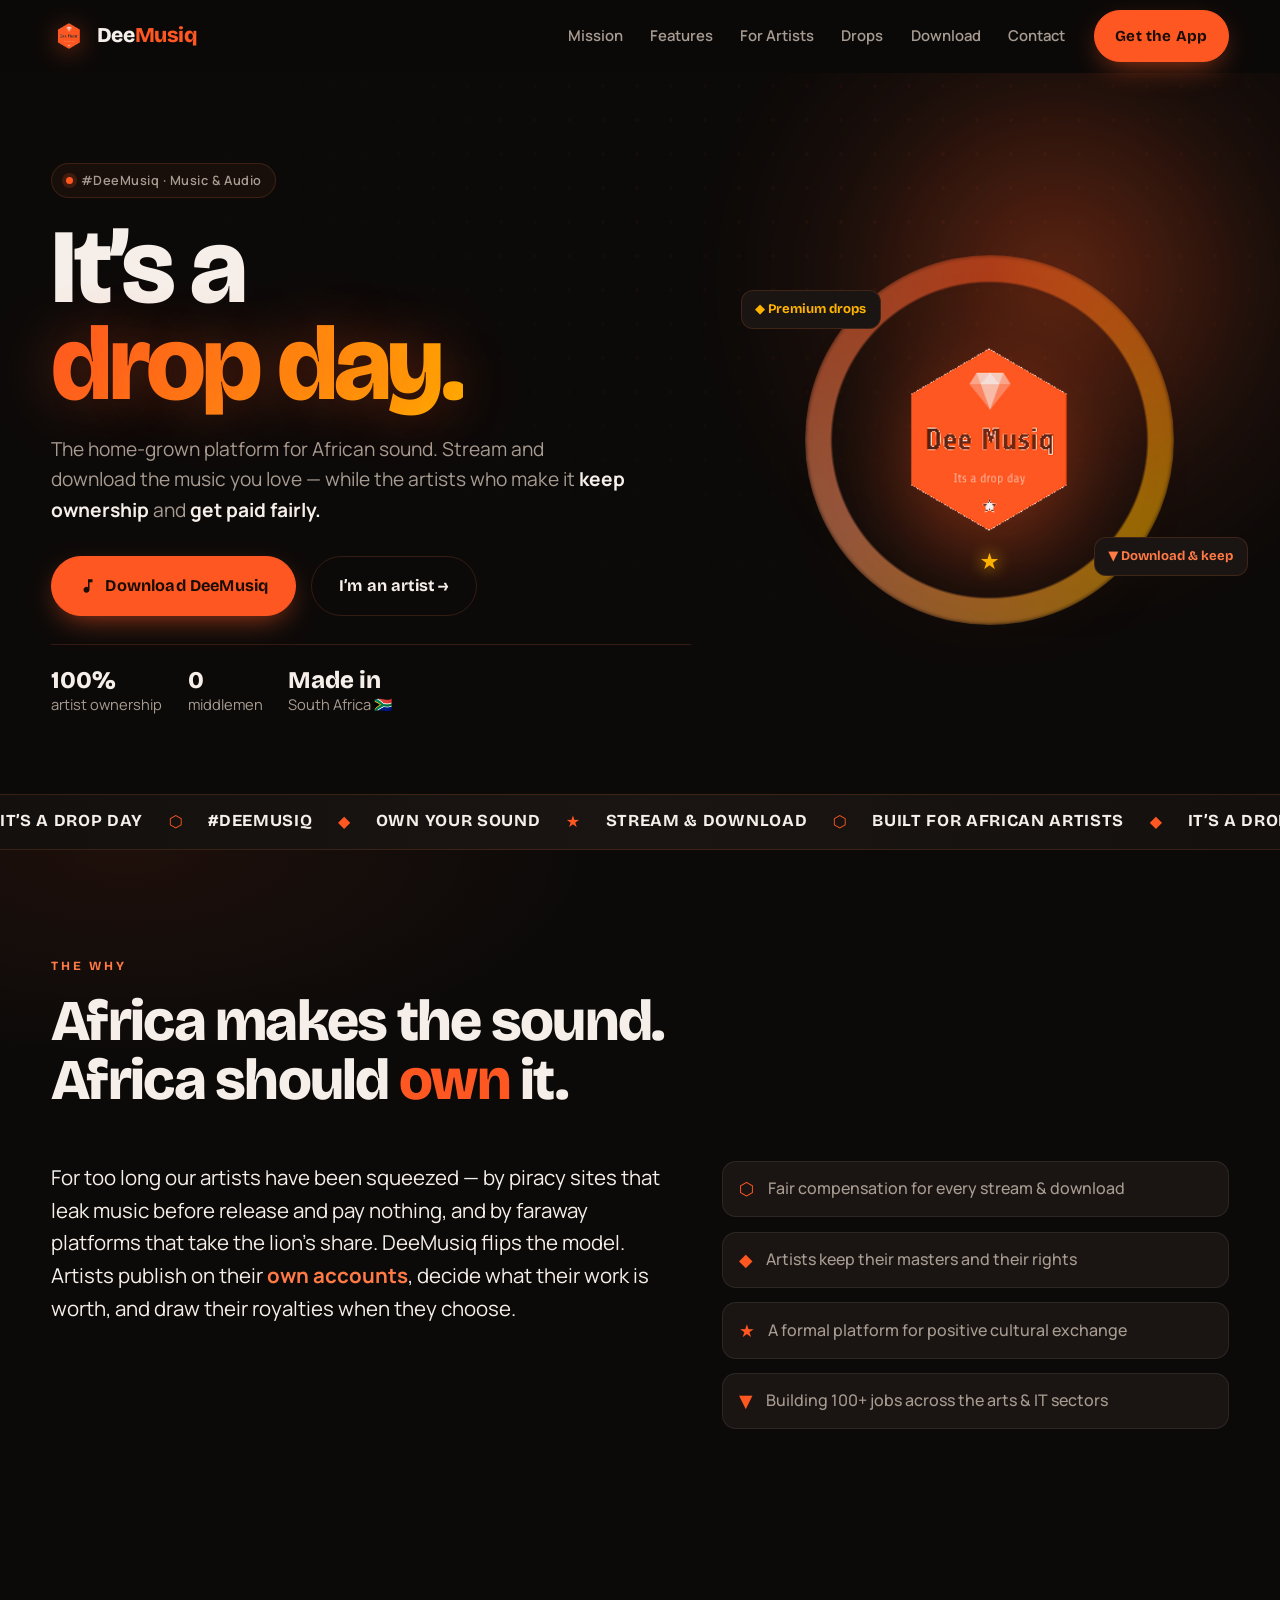
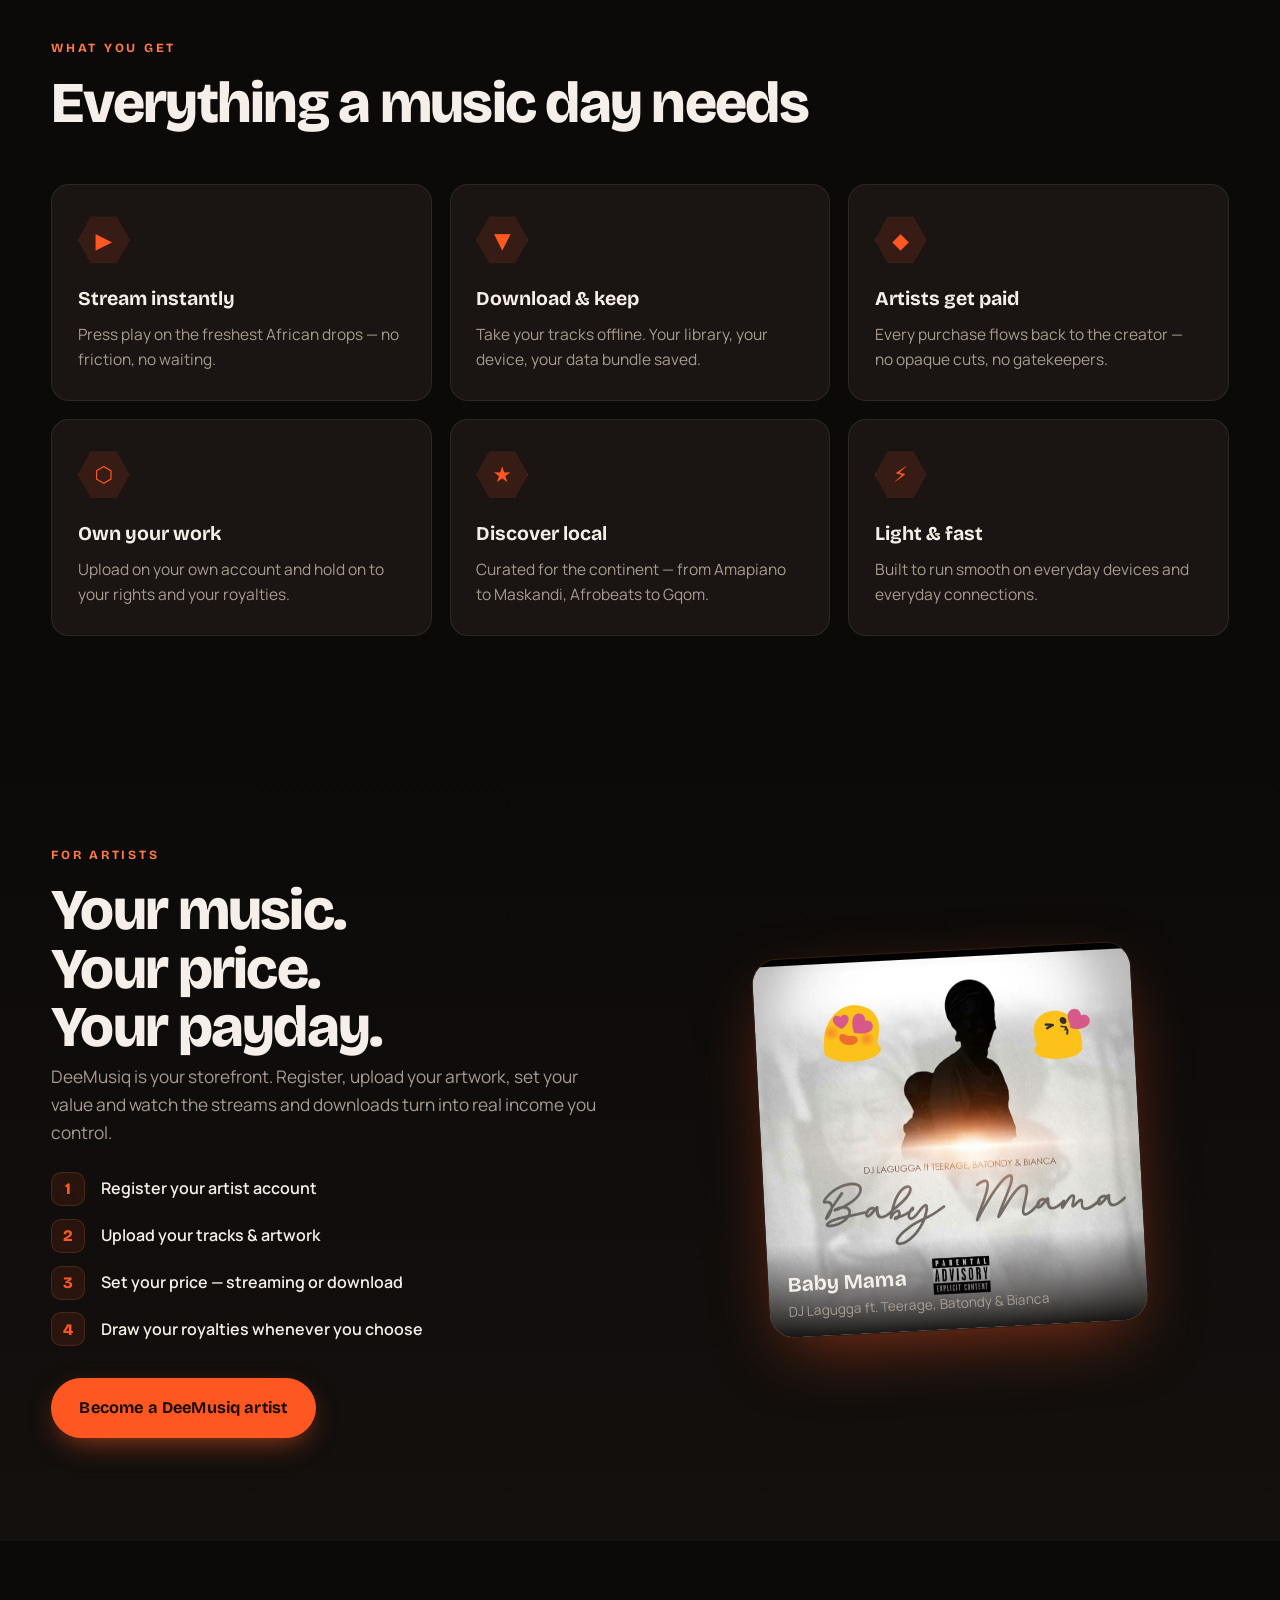
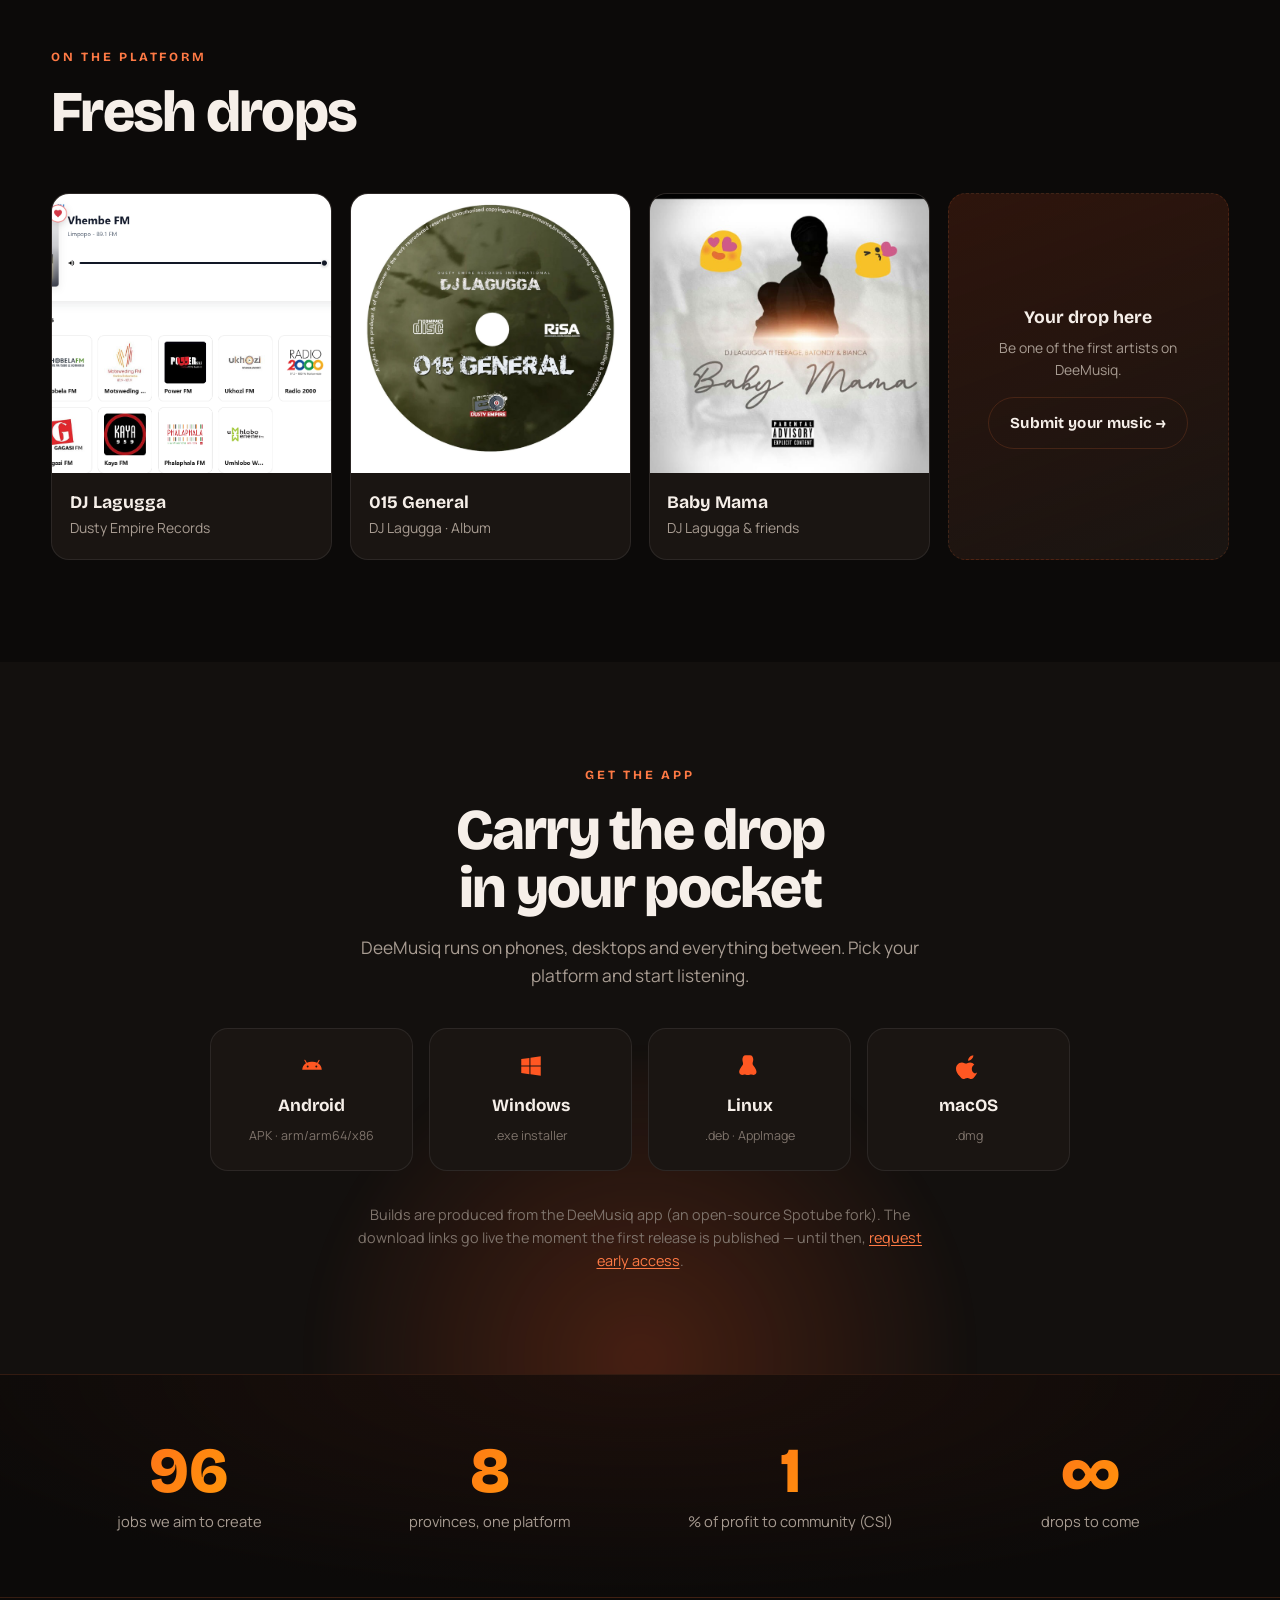
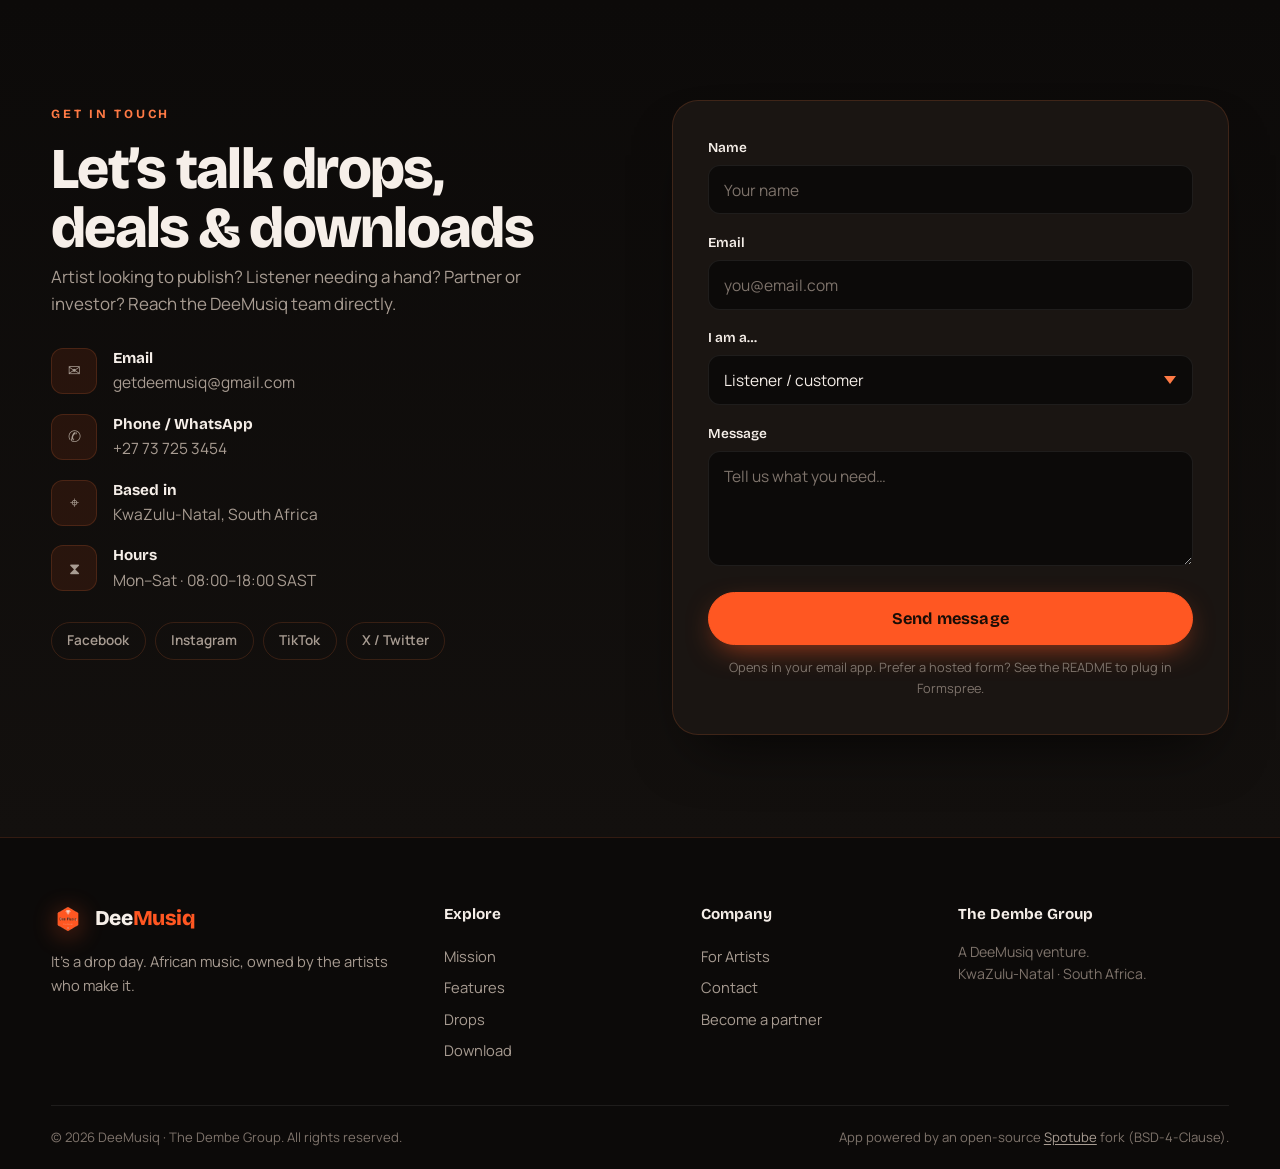
==== deemusiq-site/index.html @ bb5514e6 "DeeMusiq: website (GitHub Pages) + rebranded Spotube app - deemusiq-site/: static marketing/contact " ====
<!DOCTYPE html>
<html lang="en">
<head>
<meta charset="UTF-8" />
<meta name="viewport" content="width=device-width, initial-scale=1.0" />
<title>DeeMusiq — It's a drop day | African music, owned by artists</title>
<meta name="description" content="DeeMusiq is Africa's home-grown music platform. Stream and download the sound of the continent while artists keep ownership and get paid fairly. It's a drop day." />
<meta name="theme-color" content="#FF5722" />

<!-- Open Graph -->
<meta property="og:title" content="DeeMusiq — It's a drop day" />
<meta property="og:description" content="Stream & download African music. Artists own their work and get paid fairly. Built in South Africa." />
<meta property="og:type" content="website" />
<meta property="og:image" content="assets/img/apple-touch-icon.png" />

<link rel="icon" href="assets/img/favicon.ico" sizes="any" />
<link rel="icon" type="image/png" href="assets/img/favicon-32.png" />
<link rel="apple-touch-icon" href="assets/img/apple-touch-icon.png" />

<!-- Fonts: distinctive display + clean body -->
<link rel="preconnect" href="https://fonts.googleapis.com" />
<link rel="preconnect" href="https://fonts.gstatic.com" crossorigin />
<link href="https://fonts.googleapis.com/css2?family=Bricolage+Grotesque:opsz,wght@12..96,600;12..96,700;12..96,800&family=Manrope:wght@400;500;600;700&display=swap" rel="stylesheet" />

<link rel="stylesheet" href="css/styles.css" />
</head>
<body>
<a class="skip-link" href="#main">Skip to content</a>

<!-- ============ NAV ============ -->
<header class="nav" id="top">
  <div class="nav__inner">
    <a class="brand" href="#top" aria-label="DeeMusiq home">
      <img class="brand__mark" src="assets/img/logo.png" alt="" width="36" height="36" />
      <span class="brand__name">Dee<span>Musiq</span></span>
    </a>
    <nav class="nav__links" aria-label="Primary">
      <a href="#mission">Mission</a>
      <a href="#features">Features</a>
      <a href="#artists">For Artists</a>
      <a href="#drops">Drops</a>
      <a href="#download">Download</a>
      <a href="#contact">Contact</a>
    </nav>
    <a class="btn btn--solid nav__cta" href="#download">Get the App</a>
    <button class="nav__burger" aria-label="Open menu" aria-expanded="false" aria-controls="mobileMenu">
      <span></span><span></span><span></span>
    </button>
  </div>
  <nav class="nav__mobile" id="mobileMenu" aria-label="Mobile" hidden>
    <a href="#mission">Mission</a>
    <a href="#features">Features</a>
    <a href="#artists">For Artists</a>
    <a href="#drops">Drops</a>
    <a href="#download">Download</a>
    <a href="#contact">Contact</a>
    <a class="btn btn--solid" href="#download">Get the App</a>
  </nav>
</header>

<main id="main">

  <!-- ============ HERO ============ -->
  <section class="hero" id="hero">
    <div class="hero__honey" aria-hidden="true"></div>
    <div class="hero__glow" aria-hidden="true"></div>

    <div class="hero__inner">
      <div class="hero__copy">
        <span class="eyebrow reveal"><span class="dot"></span> #DeeMusiq · Music &amp; Audio</span>
        <h1 class="hero__title reveal">
          It&rsquo;s a<br><span class="hl">drop&nbsp;day.</span>
        </h1>
        <p class="hero__lead reveal">
          The home-grown platform for African sound. Stream and download the music you love —
          while the artists who make it <strong>keep ownership</strong> and <strong>get paid fairly.</strong>
        </p>
        <div class="hero__cta reveal">
          <a class="btn btn--solid btn--lg" href="#download">
            <svg viewBox="0 0 24 24" width="18" height="18" aria-hidden="true"><path fill="currentColor" d="M12 3v10.55A4 4 0 1 0 14 17V7h4V3z"/></svg>
            Download DeeMusiq
          </a>
          <a class="btn btn--ghost btn--lg" href="#artists">I&rsquo;m an artist →</a>
        </div>
        <ul class="hero__meta reveal">
          <li><strong>100%</strong> artist ownership</li>
          <li><strong>0</strong> middlemen</li>
          <li><strong>Made in</strong> South Africa 🇿🇦</li>
        </ul>
      </div>

      <div class="hero__art reveal" aria-hidden="true">
        <div class="hexcard">
          <div class="hexcard__ring"></div>
          <img src="assets/img/logo.png" alt="" class="hexcard__logo" />
          <span class="hexcard__star">★</span>
        </div>
        <div class="floatchip floatchip--1">◆ Premium drops</div>
        <div class="floatchip floatchip--2">▼ Download &amp; keep</div>
      </div>
    </div>
  </section>

  <!-- ============ TICKER ============ -->
  <div class="ticker" aria-hidden="true">
    <div class="ticker__track">
      <span>It&rsquo;s a drop day</span><i>⬡</i><span>#DeeMusiq</span><i>◆</i><span>Own your sound</span><i>★</i>
      <span>Stream &amp; download</span><i>⬡</i><span>Built for African artists</span><i>◆</i><span>It&rsquo;s a drop day</span><i>★</i>
      <span>#DeeMusiq</span><i>⬡</i><span>Own your sound</span><i>◆</i><span>Stream &amp; download</span><i>★</i>
      <span>Built for African artists</span><i>⬡</i>
    </div>
  </div>

  <!-- ============ MISSION ============ -->
  <section class="section mission" id="mission">
    <div class="wrap">
      <div class="section__head">
        <span class="kicker">The why</span>
        <h2 class="section__title">Africa makes the sound.<br>Africa should <em>own</em> it.</h2>
      </div>
      <div class="mission__grid">
        <p class="mission__lead">
          For too long our artists have been squeezed — by piracy sites that leak music before
          release and pay nothing, and by faraway platforms that take the lion&rsquo;s share.
          DeeMusiq flips the model. Artists publish on their <strong>own accounts</strong>,
          decide what their work is worth, and draw their royalties when they choose.
        </p>
        <ul class="mission__points">
          <li><span>⬡</span> Fair compensation for every stream &amp; download</li>
          <li><span>◆</span> Artists keep their masters and their rights</li>
          <li><span>★</span> A formal platform for positive cultural exchange</li>
          <li><span>▼</span> Building 100+ jobs across the arts &amp; IT sectors</li>
        </ul>
      </div>
    </div>
  </section>

  <!-- ============ FEATURES ============ -->
  <section class="section features" id="features">
    <div class="wrap">
      <div class="section__head">
        <span class="kicker">What you get</span>
        <h2 class="section__title">Everything a music day needs</h2>
      </div>
      <div class="feat__grid">
        <article class="feat">
          <div class="feat__ic">▶</div>
          <h3>Stream instantly</h3>
          <p>Press play on the freshest African drops — no friction, no waiting.</p>
        </article>
        <article class="feat">
          <div class="feat__ic">▼</div>
          <h3>Download &amp; keep</h3>
          <p>Take your tracks offline. Your library, your device, your data bundle saved.</p>
        </article>
        <article class="feat">
          <div class="feat__ic">◆</div>
          <h3>Artists get paid</h3>
          <p>Every purchase flows back to the creator — no opaque cuts, no gatekeepers.</p>
        </article>
        <article class="feat">
          <div class="feat__ic">⬡</div>
          <h3>Own your work</h3>
          <p>Upload on your own account and hold on to your rights and your royalties.</p>
        </article>
        <article class="feat">
          <div class="feat__ic">★</div>
          <h3>Discover local</h3>
          <p>Curated for the continent — from Amapiano to Maskandi, Afrobeats to Gqom.</p>
        </article>
        <article class="feat">
          <div class="feat__ic">⚡</div>
          <h3>Light &amp; fast</h3>
          <p>Built to run smooth on everyday devices and everyday connections.</p>
        </article>
      </div>
    </div>
  </section>

  <!-- ============ FOR ARTISTS ============ -->
  <section class="section artists" id="artists">
    <div class="wrap artists__wrap">
      <div class="artists__copy">
        <span class="kicker">For artists</span>
        <h2 class="section__title">Your music.<br>Your price.<br>Your payday.</h2>
        <p>DeeMusiq is your storefront. Register, upload your artwork, set your value and
          watch the streams and downloads turn into real income you control.</p>
        <ol class="steps">
          <li><span>1</span> Register your artist account</li>
          <li><span>2</span> Upload your tracks &amp; artwork</li>
          <li><span>3</span> Set your price — streaming or download</li>
          <li><span>4</span> Draw your royalties whenever you choose</li>
        </ol>
        <a class="btn btn--solid btn--lg" href="#contact">Become a DeeMusiq artist</a>
      </div>
      <div class="artists__visual" aria-hidden="true">
        <figure class="drop">
          <img src="assets/img/cover-babymama.jpg" alt="" />
          <figcaption><strong>Baby Mama</strong><span>DJ Lagugga ft. Teerage, Batondy &amp; Bianca</span></figcaption>
        </figure>
      </div>
    </div>
  </section>

  <!-- ============ DROPS / FEATURED ============ -->
  <section class="section drops" id="drops">
    <div class="wrap">
      <div class="section__head">
        <span class="kicker">On the platform</span>
        <h2 class="section__title">Fresh drops</h2>
      </div>
      <div class="drops__grid">
        <article class="card">
          <div class="card__art"><img src="assets/img/artist-lagugga.png" alt="DJ Lagugga" /><span class="card__play">▶</span></div>
          <div class="card__body"><h3>DJ Lagugga</h3><p>Dusty Empire Records</p></div>
        </article>
        <article class="card">
          <div class="card__art"><img src="assets/img/cd-015general.jpg" alt="015 General" /><span class="card__play">▶</span></div>
          <div class="card__body"><h3>015 General</h3><p>DJ Lagugga · Album</p></div>
        </article>
        <article class="card">
          <div class="card__art"><img src="assets/img/cover-babymama.jpg" alt="Baby Mama" /><span class="card__play">▶</span></div>
          <div class="card__body"><h3>Baby Mama</h3><p>DJ Lagugga &amp; friends</p></div>
        </article>
        <article class="card card--cta">
          <div class="card__body card__body--cta">
            <h3>Your drop here</h3>
            <p>Be one of the first artists on DeeMusiq.</p>
            <a class="btn btn--ghost" href="#contact">Submit your music →</a>
          </div>
        </article>
      </div>
    </div>
  </section>

  <!-- ============ DOWNLOAD ============ -->
  <section class="section download" id="download">
    <div class="download__glow" aria-hidden="true"></div>
    <div class="wrap download__wrap">
      <span class="kicker">Get the app</span>
      <h2 class="section__title">Carry the drop<br>in your pocket</h2>
      <p class="download__lead">DeeMusiq runs on phones, desktops and everything between.
        Pick your platform and start listening.</p>

      <div class="dl__grid">
        <a class="dl" data-platform="android" href="#contact">
          <svg viewBox="0 0 24 24" width="26" height="26" aria-hidden="true"><path fill="currentColor" d="M17.6 9.5 19 7a.5.5 0 0 0-.86-.5l-1.43 2.48A8.9 8.9 0 0 0 12 8a8.9 8.9 0 0 0-4.7 1L5.86 6.5A.5.5 0 1 0 5 7l1.4 2.5A7.6 7.6 0 0 0 3 15.5h18a7.6 7.6 0 0 0-3.4-6ZM8 13.4a.9.9 0 1 1 .9-.9.9.9 0 0 1-.9.9Zm8 0a.9.9 0 1 1 .9-.9.9.9 0 0 1-.9.9Z"/></svg>
          <span class="dl__k">Android</span><span class="dl__s">APK · arm/arm64/x86</span>
        </a>
        <a class="dl" data-platform="windows" href="#contact">
          <svg viewBox="0 0 24 24" width="26" height="26" aria-hidden="true"><path fill="currentColor" d="M3 5.5 10.5 4.5v7H3zM10.5 12.5v7L3 18.5v-6zM11.5 4.3 21 3v8.5h-9.5zM21 12.5V21l-9.5-1.3v-7.2z"/></svg>
          <span class="dl__k">Windows</span><span class="dl__s">.exe installer</span>
        </a>
        <a class="dl" data-platform="linux" href="#contact">
          <svg viewBox="0 0 24 24" width="26" height="26" aria-hidden="true"><path fill="currentColor" d="M12 2c2 0 3 1.8 3 4 0 1.7-.6 2.6-.6 3.9 0 1 .8 1.6 1.7 3 1 1.6 1.9 3.1 1.9 4.6 0 2-1.7 2.7-3 2.7-1 0-1.3-.4-2-.4s-1.6.6-3 .6-2.3-.6-3-.6-1 .4-2 .4c-1.3 0-3-.7-3-2.7 0-1.5.9-3 1.9-4.6.9-1.4 1.7-2 1.7-3 0-1.3-.6-2.2-.6-3.9 0-2.2 1-4 3-4Z"/></svg>
          <span class="dl__k">Linux</span><span class="dl__s">.deb · AppImage</span>
        </a>
        <a class="dl" data-platform="macos" href="#contact">
          <svg viewBox="0 0 24 24" width="26" height="26" aria-hidden="true"><path fill="currentColor" d="M16 2c0 1.5-.6 2.7-1.5 3.6-1 1-2.2 1.7-3.3 1.6-.2-1.4.6-2.8 1.4-3.6C13.5 2.7 15 2.1 16 2Zm3.5 16c-.5 1.2-1.1 2.3-2 3.4-1 1.3-1.9 2.6-3.4 2.6s-2-1-3.6-1-2.5 1-3.7 1-2.3-1.2-3.3-2.5C-.2 18-1 13.5 1.3 10.8c1-1.3 2.6-2.1 4.2-2.1 1.5 0 2.5 1 3.7 1s2-1 3.8-1c1.4 0 2.9.8 3.9 2.1-3.4 1.9-2.9 6.8.6 8.2Z"/></svg>
          <span class="dl__k">macOS</span><span class="dl__s">.dmg</span>
        </a>
      </div>
      <p class="download__note" id="dlNote">
        Builds are produced from the DeeMusiq app (an open-source Spotube fork).
        The download links go live the moment the first release is published — until then,
        <a href="#contact">request early access</a>.
      </p>
    </div>
  </section>

  <!-- ============ STATS ============ -->
  <section class="stats" aria-label="By the numbers">
    <div class="wrap stats__grid">
      <div class="stat"><b data-count="100">100</b><span>jobs we aim to create</span></div>
      <div class="stat"><b data-count="9">9</b><span>provinces, one platform</span></div>
      <div class="stat"><b data-count="2">2</b><span>% of profit to community (CSI)</span></div>
      <div class="stat"><b>∞</b><span>drops to come</span></div>
    </div>
  </section>

  <!-- ============ CONTACT ============ -->
  <section class="section contact" id="contact">
    <div class="wrap contact__wrap">
      <div class="contact__copy">
        <span class="kicker">Get in touch</span>
        <h2 class="section__title">Let&rsquo;s talk drops,<br>deals &amp; downloads</h2>
        <p>Artist looking to publish? Listener needing a hand? Partner or investor?
          Reach the DeeMusiq team directly.</p>

        <ul class="contact__list">
          <li>
            <span class="contact__ic">✉</span>
            <div><b>Email</b><a href="mailto:getdeemusiq@gmail.com">getdeemusiq@gmail.com</a></div>
          </li>
          <li>
            <span class="contact__ic">✆</span>
            <div><b>Phone / WhatsApp</b><a href="tel:+27737253454">+27 73 725 3454</a></div>
          </li>
          <li>
            <span class="contact__ic">⌖</span>
            <div><b>Based in</b><span>KwaZulu-Natal, South Africa</span></div>
          </li>
          <li>
            <span class="contact__ic">⧗</span>
            <div><b>Hours</b><span>Mon–Sat · 08:00–18:00 SAST</span></div>
          </li>
        </ul>

        <div class="contact__socials">
          <a href="#" aria-label="Facebook">Facebook</a>
          <a href="#" aria-label="Instagram">Instagram</a>
          <a href="#" aria-label="TikTok">TikTok</a>
          <a href="#" aria-label="X">X / Twitter</a>
        </div>
      </div>

      <form class="contact__form" id="contactForm" novalidate>
        <div class="field">
          <label for="cf-name">Name</label>
          <input id="cf-name" name="name" type="text" autocomplete="name" required placeholder="Your name" />
        </div>
        <div class="field">
          <label for="cf-email">Email</label>
          <input id="cf-email" name="email" type="email" autocomplete="email" required placeholder="you@email.com" />
        </div>
        <div class="field">
          <label for="cf-topic">I am a…</label>
          <select id="cf-topic" name="topic">
            <option>Listener / customer</option>
            <option>Artist wanting to publish</option>
            <option>Partner / investor</option>
            <option>Press / other</option>
          </select>
        </div>
        <div class="field">
          <label for="cf-msg">Message</label>
          <textarea id="cf-msg" name="message" rows="4" required placeholder="Tell us what you need…"></textarea>
        </div>
        <button class="btn btn--solid btn--lg btn--block" type="submit">Send message</button>
        <p class="form__hint">Opens in your email app. Prefer a hosted form? See the README to plug in Formspree.</p>
      </form>
    </div>
  </section>
</main>

<!-- ============ FOOTER ============ -->
<footer class="footer">
  <div class="wrap footer__grid">
    <div class="footer__brand">
      <a class="brand" href="#top">
        <img class="brand__mark" src="assets/img/logo.png" alt="" width="34" height="34" />
        <span class="brand__name">Dee<span>Musiq</span></span>
      </a>
      <p>It&rsquo;s a drop day. African music, owned by the artists who make it.</p>
    </div>
    <nav class="footer__col" aria-label="Explore">
      <h4>Explore</h4>
      <a href="#mission">Mission</a>
      <a href="#features">Features</a>
      <a href="#drops">Drops</a>
      <a href="#download">Download</a>
    </nav>
    <nav class="footer__col" aria-label="Company">
      <h4>Company</h4>
      <a href="#artists">For Artists</a>
      <a href="#contact">Contact</a>
      <a href="#contact">Become a partner</a>
    </nav>
    <div class="footer__col">
      <h4>The Dembe Group</h4>
      <p class="footer__fine">A DeeMusiq venture.<br>KwaZulu-Natal · South Africa.</p>
    </div>
  </div>
  <div class="footer__bar">
    <span>© <span id="yr">2026</span> DeeMusiq · The Dembe Group. All rights reserved.</span>
    <span class="footer__attr">App powered by an open-source <a href="https://github.com/KRTirtho/spotube" rel="noopener">Spotube</a> fork (BSD-4-Clause).</span>
  </div>
</footer>

<script src="js/main.js"></script>
</body>
</html>
---- deemusiq-site/css/styles.css ----
/* ============================================================
   DeeMusiq — It's a drop day
   Dark, warm, honeycomb-glow music aesthetic
   ============================================================ */
:root{
  --orange:#FF5722;
  --orange-2:#FF7A45;
  --orange-3:#FF9466;
  --gold:#FFB300;
  --ink:#0c0a09;
  --ink-2:#13100e;
  --surface:#1a1512;
  --surface-2:#221b16;
  --line:rgba(255,120,60,.16);
  --line-2:rgba(255,255,255,.08);
  --cream:#f6efe9;
  --muted:#a89c92;
  --muted-2:#7e736b;
  --radius:18px;
  --radius-lg:26px;
  --maxw:1180px;
  --shadow:0 30px 60px -25px rgba(0,0,0,.7);
  --shadow-orange:0 24px 70px -22px rgba(255,87,34,.55);
  --display:'Bricolage Grotesque', ui-sans-serif, system-ui, sans-serif;
  --body:'Manrope', ui-sans-serif, system-ui, sans-serif;
}

*{box-sizing:border-box;margin:0;padding:0}
html{scroll-behavior:smooth;-webkit-text-size-adjust:100%}
@media (prefers-reduced-motion:reduce){html{scroll-behavior:auto}}
body{
  font-family:var(--body);
  background:var(--ink);
  color:var(--cream);
  line-height:1.6;
  overflow-x:hidden;
  -webkit-font-smoothing:antialiased;
  text-rendering:optimizeLegibility;
}
img{max-width:100%;display:block}
a{color:inherit;text-decoration:none}
::selection{background:var(--orange);color:#fff}

.skip-link{position:absolute;left:-999px;top:0;background:var(--orange);color:#fff;padding:.6rem 1rem;z-index:200;border-radius:0 0 10px 0}
.skip-link:focus{left:0}

.wrap{width:min(var(--maxw),92vw);margin-inline:auto}

/* ---------- Buttons ---------- */
.btn{
  --b:transparent;
  display:inline-flex;align-items:center;gap:.5rem;
  font-family:var(--display);font-weight:700;font-size:.95rem;
  letter-spacing:.01em;
  padding:.8rem 1.3rem;border-radius:999px;border:1.5px solid var(--b);
  cursor:pointer;transition:transform .25s cubic-bezier(.2,.9,.3,1),box-shadow .25s,background .25s,color .25s;
  white-space:nowrap;
}
.btn--solid{background:var(--orange);--b:var(--orange);color:#1a0d06;box-shadow:0 10px 30px -10px rgba(255,87,34,.7)}
.btn--solid:hover{background:var(--orange-2);--b:var(--orange-2);transform:translateY(-2px);box-shadow:0 16px 38px -10px rgba(255,87,34,.85)}
.btn--ghost{background:transparent;--b:var(--line);color:var(--cream)}
.btn--ghost:hover{--b:var(--orange);color:var(--orange-2);transform:translateY(-2px)}
.btn--lg{padding:1rem 1.7rem;font-size:1.02rem}
.btn--block{width:100%;justify-content:center}

.kicker{
  font-family:var(--display);font-weight:700;font-size:.78rem;letter-spacing:.22em;
  text-transform:uppercase;color:var(--orange-2);
  display:inline-block;margin-bottom:1rem;
}
.eyebrow{
  display:inline-flex;align-items:center;gap:.5rem;
  font-size:.8rem;font-weight:600;letter-spacing:.04em;color:var(--muted);
  border:1px solid var(--line);border-radius:999px;padding:.4rem .85rem;background:rgba(255,120,60,.05)
}
.eyebrow .dot{width:7px;height:7px;border-radius:50%;background:var(--orange);box-shadow:0 0 0 4px rgba(255,87,34,.18);animation:pulse 2.4s infinite}
@keyframes pulse{50%{box-shadow:0 0 0 7px rgba(255,87,34,0)}}

/* ============ NAV ============ */
.nav{position:sticky;top:0;z-index:100;backdrop-filter:blur(14px);
  background:rgba(12,10,9,.72);border-bottom:1px solid transparent;transition:border-color .3s,background .3s}
.nav.scrolled{border-color:var(--line);background:rgba(12,10,9,.9)}
.nav__inner{width:min(var(--maxw),92vw);margin-inline:auto;display:flex;align-items:center;gap:1.4rem;height:72px}
.brand{display:flex;align-items:center;gap:.6rem}
.brand__mark{filter:drop-shadow(0 4px 12px rgba(255,87,34,.45))}
.brand__name{font-family:var(--display);font-weight:800;font-size:1.32rem;letter-spacing:-.02em}
.brand__name span{color:var(--orange)}
.nav__links{display:flex;gap:1.7rem;margin-left:auto}
.nav__links a{font-size:.93rem;font-weight:600;color:var(--muted);position:relative;transition:color .2s}
.nav__links a::after{content:"";position:absolute;left:0;bottom:-6px;height:2px;width:0;background:var(--orange);transition:width .25s}
.nav__links a:hover{color:var(--cream)}
.nav__links a:hover::after{width:100%}
.nav__cta{margin-left:.4rem}
.nav__burger{display:none;flex-direction:column;gap:5px;background:none;border:0;cursor:pointer;padding:8px;margin-left:auto}
.nav__burger span{width:24px;height:2px;background:var(--cream);border-radius:2px;transition:.3s}
.nav__burger[aria-expanded=true] span:nth-child(1){transform:translateY(7px) rotate(45deg)}
.nav__burger[aria-expanded=true] span:nth-child(2){opacity:0}
.nav__burger[aria-expanded=true] span:nth-child(3){transform:translateY(-7px) rotate(-45deg)}
.nav__mobile{display:none;flex-direction:column;gap:.2rem;padding:1rem 4vw 1.4rem;background:var(--ink-2);border-bottom:1px solid var(--line)}
.nav__mobile a{padding:.85rem .4rem;font-weight:600;color:var(--cream);border-bottom:1px solid var(--line-2)}
.nav__mobile .btn{margin-top:.8rem;justify-content:center}

/* ============ HERO ============ */
.hero{position:relative;overflow:hidden;padding:clamp(3rem,7vw,6.5rem) 0 clamp(3.5rem,6vw,6rem)}
.hero__honey{position:absolute;inset:-10% -10% auto -10%;height:140%;opacity:.5;pointer-events:none;
  background-image:
    radial-gradient(circle at center, rgba(255,87,34,.10) 0 1.6px, transparent 1.7px);
  background-size:34px 34px;
  -webkit-mask-image:radial-gradient(ellipse 70% 60% at 70% 20%, #000 0%, transparent 75%);
  mask-image:radial-gradient(ellipse 70% 60% at 70% 20%, #000 0%, transparent 75%);
}
.hero__glow{position:absolute;top:-20%;right:-10%;width:55vw;height:55vw;max-width:760px;max-height:760px;
  background:radial-gradient(circle, rgba(255,87,34,.34), rgba(255,87,34,.06) 45%, transparent 70%);
  filter:blur(20px);pointer-events:none;animation:breathe 9s ease-in-out infinite}
@keyframes breathe{50%{transform:scale(1.12);opacity:.8}}
.hero__inner{position:relative;width:min(var(--maxw),92vw);margin-inline:auto;
  display:grid;grid-template-columns:1.15fr .85fr;gap:clamp(2rem,4vw,4rem);align-items:center}
.hero__copy{max-width:640px}
.hero__title{font-family:var(--display);font-weight:800;line-height:.92;letter-spacing:-.035em;
  font-size:clamp(3.4rem,9vw,6.6rem);margin:1.3rem 0 1.3rem}
.hero__title .hl{color:var(--orange);
  background:linear-gradient(120deg,var(--orange),var(--gold));-webkit-background-clip:text;background-clip:text;-webkit-text-fill-color:transparent;
  position:relative;text-shadow:0 0 60px rgba(255,87,34,.35)}
.hero__lead{font-size:clamp(1.05rem,1.5vw,1.25rem);color:var(--muted);max-width:30em}
.hero__lead strong{color:var(--cream);font-weight:700}
.hero__cta{display:flex;flex-wrap:wrap;gap:.9rem;margin:1.9rem 0 1.7rem}
.hero__meta{list-style:none;display:flex;flex-wrap:wrap;gap:1.6rem;padding-top:1.4rem;border-top:1px solid var(--line)}
.hero__meta li{font-size:.92rem;color:var(--muted)}
.hero__meta strong{display:block;font-family:var(--display);font-size:1.5rem;color:var(--cream);font-weight:800;line-height:1.1}

/* hero art / hex */
.hero__art{position:relative;display:grid;place-items:center;min-height:340px}
.hexcard{position:relative;width:min(330px,72vw);aspect-ratio:1;display:grid;place-items:center}
.hexcard__ring{position:absolute;inset:-6%;
  background:conic-gradient(from 0deg,var(--orange),var(--gold),var(--orange-3),var(--orange));
  -webkit-mask:radial-gradient(circle, transparent 60%, #000 61%);mask:radial-gradient(circle, transparent 60%, #000 61%);
  border-radius:50%;opacity:.55;filter:blur(2px);animation:spin 14s linear infinite}
@keyframes spin{to{transform:rotate(360deg)}}
.hexcard__logo{width:78%;filter:drop-shadow(0 30px 50px rgba(255,87,34,.5));animation:bob 5s ease-in-out infinite}
@keyframes bob{50%{transform:translateY(-12px)}}
.hexcard__star{position:absolute;bottom:8%;color:var(--gold);font-size:1.4rem;text-shadow:0 0 16px var(--gold)}
.floatchip{position:absolute;font-family:var(--display);font-weight:700;font-size:.82rem;
  background:var(--surface);border:1px solid var(--line);padding:.5rem .85rem;border-radius:12px;
  box-shadow:var(--shadow);color:var(--cream)}
.floatchip--1{top:6%;left:-2%;color:var(--gold);animation:bob 6s ease-in-out infinite}
.floatchip--2{bottom:10%;right:-4%;color:var(--orange-2);animation:bob 6.6s ease-in-out .6s infinite}

/* ============ TICKER ============ */
.ticker{border-block:1px solid var(--line);background:linear-gradient(90deg,var(--ink-2),var(--surface),var(--ink-2));overflow:hidden;padding:.85rem 0}
.ticker__track{display:flex;align-items:center;gap:1.6rem;width:max-content;animation:scroll 28s linear infinite;font-family:var(--display);font-weight:700}
.ticker__track span{font-size:1.05rem;color:var(--cream);text-transform:uppercase;letter-spacing:.04em}
.ticker__track i{color:var(--orange);font-style:normal;font-size:1rem}
@keyframes scroll{to{transform:translateX(-50%)}}
.ticker:hover .ticker__track{animation-play-state:paused}

/* ============ SECTION shell ============ */
.section{padding:clamp(3.5rem,8vw,7rem) 0;position:relative}
.section__head{margin-bottom:clamp(2rem,4vw,3.2rem);max-width:780px}
.section__title{font-family:var(--display);font-weight:800;line-height:1.02;letter-spacing:-.03em;
  font-size:clamp(2.1rem,5vw,3.6rem)}
.section__title em{font-style:normal;color:var(--orange)}

/* ============ MISSION ============ */
.mission{background:
  radial-gradient(ellipse 60% 50% at 10% 0%, rgba(255,87,34,.08), transparent 60%),var(--ink)}
.mission__grid{display:grid;grid-template-columns:1.1fr .9fr;gap:clamp(2rem,4vw,4rem);align-items:start}
.mission__lead{font-size:clamp(1.1rem,1.6vw,1.32rem);color:var(--cream)}
.mission__lead strong{color:var(--orange-2)}
.mission__points{list-style:none;display:grid;gap:.9rem}
.mission__points li{display:flex;gap:.85rem;align-items:flex-start;font-weight:500;color:var(--muted);
  background:var(--surface);border:1px solid var(--line-2);border-radius:14px;padding:.9rem 1rem;transition:border-color .25s,transform .25s}
.mission__points li:hover{border-color:var(--line);transform:translateX(4px)}
.mission__points span{color:var(--orange);font-size:1.1rem;line-height:1.4}

/* ============ FEATURES ============ */
.feat__grid{display:grid;grid-template-columns:repeat(3,1fr);gap:1.1rem}
.feat{background:var(--surface);border:1px solid var(--line-2);border-radius:var(--radius);padding:1.8rem 1.6rem;
  position:relative;overflow:hidden;transition:transform .3s,border-color .3s,background .3s}
.feat::before{content:"";position:absolute;inset:0;
  background:radial-gradient(circle at 20% 0%, rgba(255,87,34,.14), transparent 55%);opacity:0;transition:opacity .3s}
.feat:hover{transform:translateY(-6px);border-color:var(--line);background:var(--surface-2)}
.feat:hover::before{opacity:1}
.feat__ic{width:52px;height:52px;display:grid;place-items:center;font-size:1.35rem;color:var(--orange);
  background:rgba(255,87,34,.12);border:1px solid var(--line);
  clip-path:polygon(25% 5%,75% 5%,100% 50%,75% 95%,25% 95%,0 50%);margin-bottom:1.1rem}
.feat h3{font-family:var(--display);font-weight:700;font-size:1.22rem;margin-bottom:.45rem}
.feat p{color:var(--muted);font-size:.97rem}

/* ============ ARTISTS ============ */
.artists{background:linear-gradient(180deg,var(--ink),var(--ink-2))}
.artists__wrap{display:grid;grid-template-columns:1fr 1fr;gap:clamp(2rem,5vw,4.5rem);align-items:center}
.artists__copy p{color:var(--muted);font-size:1.08rem;margin:.4rem 0 1.6rem;max-width:34em}
.steps{list-style:none;display:grid;gap:.8rem;margin-bottom:2rem}
.steps li{display:flex;align-items:center;gap:1rem;font-weight:600;color:var(--cream)}
.steps span{flex:none;width:34px;height:34px;display:grid;place-items:center;font-family:var(--display);font-weight:800;
  color:var(--orange);background:rgba(255,87,34,.1);border:1px solid var(--line);border-radius:10px}
.artists__visual{display:grid;place-items:center}
.drop{position:relative;width:min(380px,80vw);border-radius:var(--radius-lg);overflow:hidden;
  border:1px solid var(--line);box-shadow:var(--shadow-orange);transform:rotate(-3deg);transition:transform .4s}
.drop:hover{transform:rotate(0)}
.drop img{width:100%;aspect-ratio:1;object-fit:cover}
.drop figcaption{position:absolute;left:0;right:0;bottom:0;padding:1.4rem 1.2rem .9rem;
  background:linear-gradient(transparent,rgba(8,6,5,.92));display:flex;flex-direction:column}
.drop figcaption strong{font-family:var(--display);font-size:1.3rem}
.drop figcaption span{color:var(--muted);font-size:.85rem}

/* ============ DROPS cards ============ */
.drops__grid{display:grid;grid-template-columns:repeat(4,1fr);gap:1.1rem}
.card{background:var(--surface);border:1px solid var(--line-2);border-radius:var(--radius);overflow:hidden;transition:transform .3s,border-color .3s}
.card:hover{transform:translateY(-6px);border-color:var(--line)}
.card__art{position:relative;aspect-ratio:1;overflow:hidden}
.card__art img{width:100%;height:100%;object-fit:cover;transition:transform .5s,filter .3s;filter:saturate(.92)}
.card:hover .card__art img{transform:scale(1.07);filter:saturate(1.1)}
.card__play{position:absolute;right:12px;bottom:12px;width:42px;height:42px;display:grid;place-items:center;
  background:var(--orange);color:#1a0d06;border-radius:50%;font-size:.9rem;box-shadow:0 8px 20px -6px rgba(255,87,34,.8);
  transform:translateY(8px) scale(.85);opacity:0;transition:.3s}
.card:hover .card__play{transform:none;opacity:1}
.card__body{padding:1rem 1.1rem 1.2rem}
.card__body h3{font-family:var(--display);font-weight:700;font-size:1.1rem}
.card__body p{color:var(--muted);font-size:.87rem}
.card--cta{display:grid;place-items:center;text-align:center;
  background:linear-gradient(160deg,rgba(255,87,34,.14),var(--surface));border-style:dashed;border-color:var(--line)}
.card__body--cta{padding:1.4rem}
.card__body--cta p{margin:.3rem 0 1rem}

/* ============ DOWNLOAD ============ */
.download{background:var(--ink-2);overflow:hidden;text-align:center}
.download__glow{position:absolute;inset:auto 50% -40% auto;transform:translateX(50%);width:80vw;height:60vw;max-width:900px;max-height:600px;
  background:radial-gradient(circle, rgba(255,87,34,.22), transparent 62%);filter:blur(10px);pointer-events:none}
.download__wrap{position:relative;display:flex;flex-direction:column;align-items:center}
.download .section__title{margin-bottom:1rem}
.download__lead{color:var(--muted);max-width:34em;margin-bottom:2.4rem;font-size:1.08rem}
.dl__grid{display:grid;grid-template-columns:repeat(4,1fr);gap:1rem;width:100%;max-width:860px}
.dl{display:flex;flex-direction:column;align-items:center;gap:.35rem;
  background:var(--surface);border:1px solid var(--line-2);border-radius:var(--radius);padding:1.5rem 1rem;
  transition:transform .3s,border-color .3s,background .3s;color:var(--cream)}
.dl svg{color:var(--orange);margin-bottom:.5rem}
.dl:hover{transform:translateY(-6px);border-color:var(--orange);background:var(--surface-2)}
.dl__k{font-family:var(--display);font-weight:700;font-size:1.08rem}
.dl__s{font-size:.78rem;color:var(--muted-2)}
.download__note{margin-top:2rem;font-size:.9rem;color:var(--muted-2);max-width:40em}
.download__note a{color:var(--orange-2);text-decoration:underline;text-underline-offset:2px}

/* ============ STATS ============ */
.stats{padding:clamp(2.5rem,5vw,4rem) 0;border-block:1px solid var(--line);
  background:radial-gradient(ellipse 60% 100% at 50% 0%, rgba(255,87,34,.07), var(--ink))}
.stats__grid{display:grid;grid-template-columns:repeat(4,1fr);gap:1.5rem;text-align:center}
.stat b{font-family:var(--display);font-weight:800;font-size:clamp(2.6rem,6vw,4rem);line-height:1;
  background:linear-gradient(120deg,var(--orange),var(--gold));-webkit-background-clip:text;background-clip:text;-webkit-text-fill-color:transparent;display:block}
.stat span{color:var(--muted);font-size:.92rem;margin-top:.4rem;display:block}

/* ============ CONTACT ============ */
.contact{background:linear-gradient(180deg,var(--ink),var(--ink-2))}
.contact__wrap{display:grid;grid-template-columns:1fr 1fr;gap:clamp(2rem,5vw,4rem);align-items:start}
.contact__copy p{color:var(--muted);font-size:1.06rem;margin:.3rem 0 1.8rem;max-width:32em}
.contact__list{list-style:none;display:grid;gap:1rem;margin-bottom:1.8rem}
.contact__list li{display:flex;gap:1rem;align-items:center}
.contact__ic{flex:none;width:46px;height:46px;display:grid;place-items:center;font-size:1.2rem;color:var(--orange);
  background:rgba(255,87,34,.1);border:1px solid var(--line);border-radius:12px}
.contact__list b{display:block;font-family:var(--display);font-size:.95rem}
.contact__list a,.contact__list span{color:var(--muted);font-size:.97rem}
.contact__list a:hover{color:var(--orange-2)}
.contact__list em{color:var(--muted-2);font-style:normal;font-size:.82rem}
.contact__socials{display:flex;flex-wrap:wrap;gap:.6rem}
.contact__socials a{font-size:.85rem;font-weight:600;border:1px solid var(--line);border-radius:999px;padding:.45rem .95rem;color:var(--muted);transition:.2s}
.contact__socials a:hover{border-color:var(--orange);color:var(--orange-2)}

.contact__form{background:var(--surface);border:1px solid var(--line);border-radius:var(--radius-lg);padding:clamp(1.5rem,3vw,2.2rem);box-shadow:var(--shadow)}
.field{margin-bottom:1.1rem}
.field label{display:block;font-family:var(--display);font-weight:600;font-size:.85rem;margin-bottom:.4rem;color:var(--cream)}
.field input,.field select,.field textarea{
  width:100%;background:var(--ink);border:1.5px solid var(--line-2);border-radius:12px;color:var(--cream);
  font-family:var(--body);font-size:.97rem;padding:.8rem .9rem;transition:border-color .2s,box-shadow .2s;resize:vertical}
.field input:focus,.field select:focus,.field textarea:focus{outline:none;border-color:var(--orange);box-shadow:0 0 0 3px rgba(255,87,34,.18)}
.field input::placeholder,.field textarea::placeholder{color:var(--muted-2)}
.field select{appearance:none;background-image:url("data:image/svg+xml,%3Csvg xmlns='http://www.w3.org/2000/svg' width='12' height='8' viewBox='0 0 12 8'%3E%3Cpath fill='%23FF7A45' d='M6 8 0 0h12z'/%3E%3C/svg%3E");background-repeat:no-repeat;background-position:right 1rem center}
.form__hint{font-size:.8rem;color:var(--muted-2);margin-top:.8rem;text-align:center}

/* ============ FOOTER ============ */
.footer{background:var(--ink);border-top:1px solid var(--line);padding-top:clamp(2.5rem,5vw,4rem)}
.footer__grid{display:grid;grid-template-columns:1.6fr 1fr 1fr 1.2fr;gap:2rem;padding-bottom:2.4rem}
.footer__brand p{color:var(--muted);font-size:.92rem;margin-top:.9rem;max-width:26em}
.footer__col h4{font-family:var(--display);font-size:.95rem;margin-bottom:.9rem}
.footer__col a{display:block;color:var(--muted);font-size:.92rem;padding:.25rem 0;transition:color .2s}
.footer__col a:hover{color:var(--orange-2)}
.footer__fine{color:var(--muted-2);font-size:.88rem}
.footer__bar{border-top:1px solid var(--line-2);padding:1.3rem 0;display:flex;flex-wrap:wrap;gap:.6rem 1.4rem;
  justify-content:space-between;width:min(var(--maxw),92vw);margin-inline:auto;color:var(--muted-2);font-size:.82rem}
.footer__attr a{color:var(--muted);text-decoration:underline;text-underline-offset:2px}
.footer__attr a:hover{color:var(--orange-2)}

/* ============ Reveal animation ============ */
.reveal{opacity:0;transform:translateY(24px);transition:opacity .7s cubic-bezier(.2,.8,.2,1),transform .7s cubic-bezier(.2,.8,.2,1)}
.reveal.in{opacity:1;transform:none}
.reveal:nth-child(2){transition-delay:.08s}
.reveal:nth-child(3){transition-delay:.16s}
.reveal:nth-child(4){transition-delay:.24s}
.reveal:nth-child(5){transition-delay:.32s}
.reveal:nth-child(6){transition-delay:.40s}
@media (prefers-reduced-motion:reduce){
  .reveal{opacity:1;transform:none;transition:none}
  .hero__glow,.hexcard__ring,.hexcard__logo,.floatchip,.ticker__track,.eyebrow .dot{animation:none}
}

/* ============ Responsive ============ */
@media (max-width:980px){
  .hero__inner{grid-template-columns:1fr}
  .hero__art{order:-1;min-height:auto}
  .hexcard{width:min(260px,60vw)}
  .mission__grid,.artists__wrap,.contact__wrap{grid-template-columns:1fr}
  .feat__grid{grid-template-columns:repeat(2,1fr)}
  .drops__grid,.dl__grid{grid-template-columns:repeat(2,1fr)}
  .footer__grid{grid-template-columns:1fr 1fr}
  .nav__links,.nav__cta{display:none}
  .nav__burger{display:flex}
  .nav.open .nav__mobile{display:flex}
}
@media (max-width:560px){
  .feat__grid,.drops__grid,.dl__grid,.stats__grid{grid-template-columns:1fr}
  .stats__grid{gap:2rem}
  .footer__grid{grid-template-columns:1fr}
  .hero__meta{gap:1.1rem}
  .drop{transform:none}
}
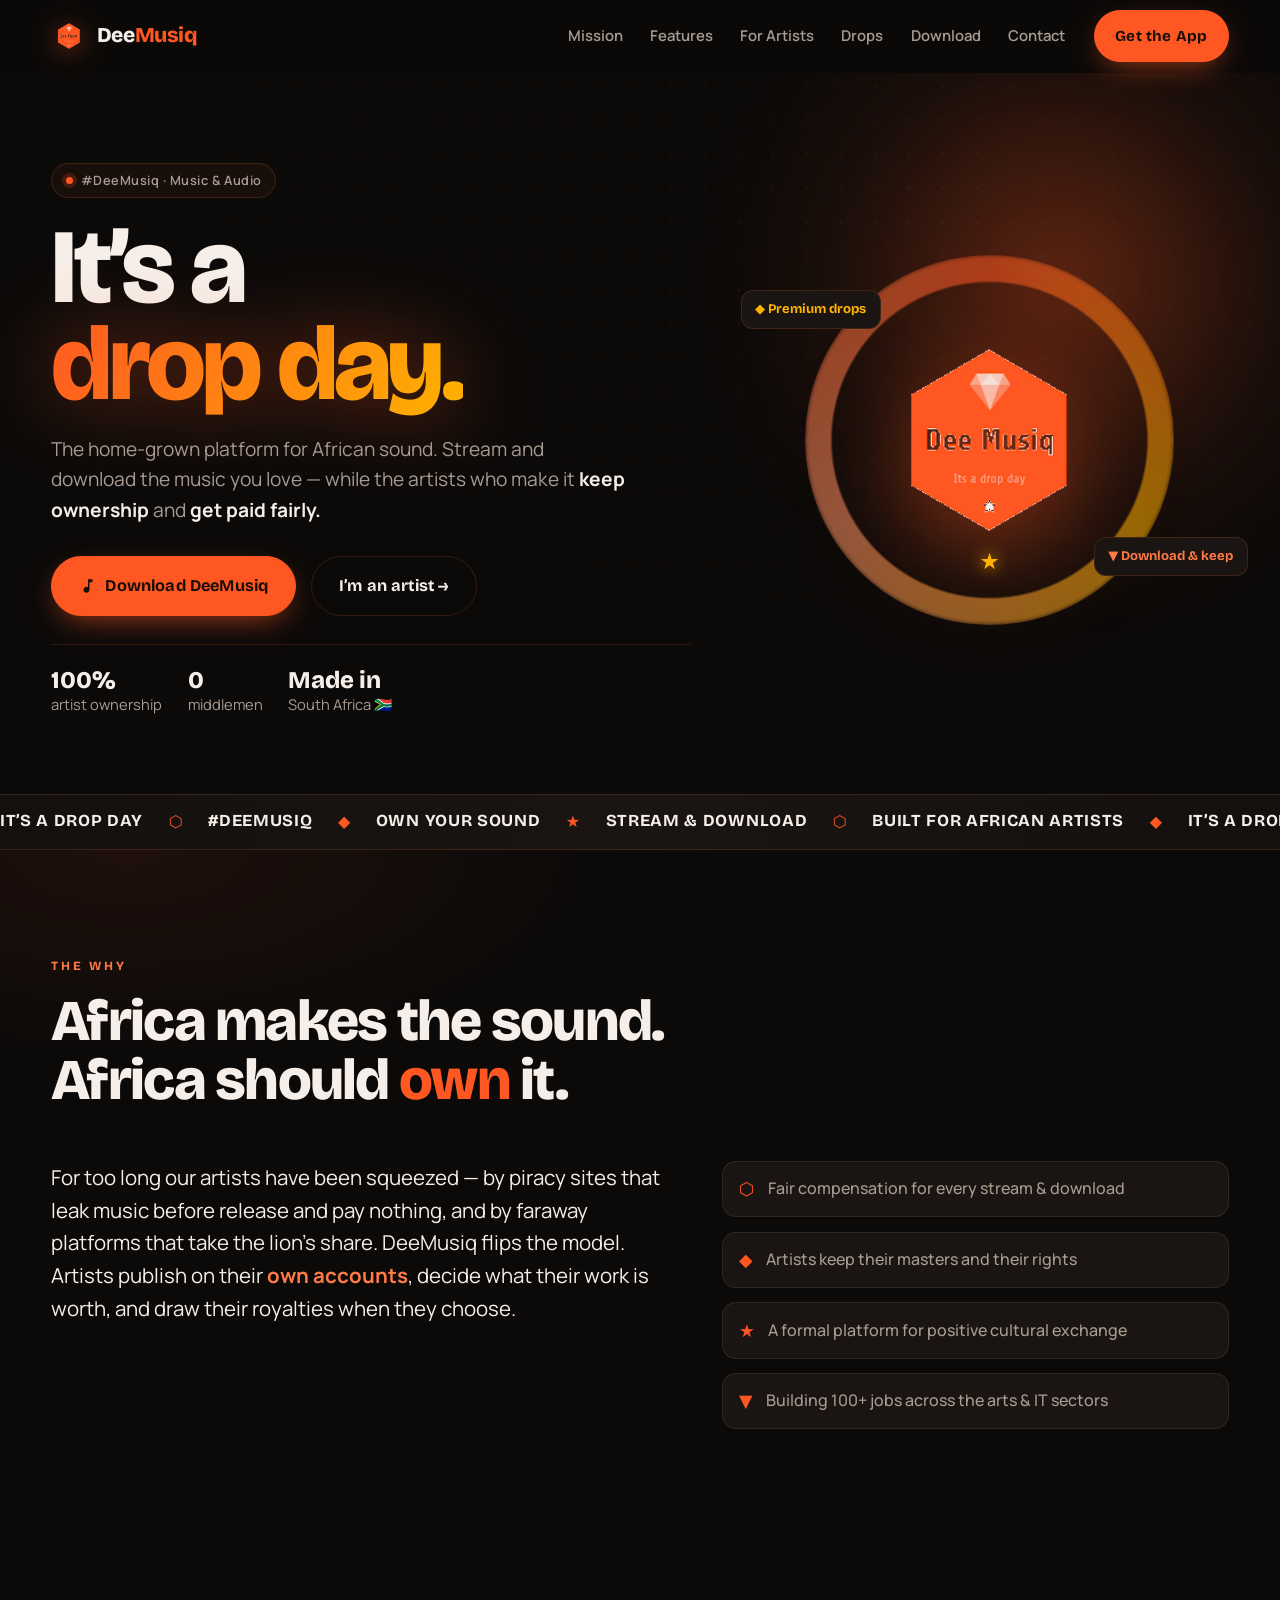
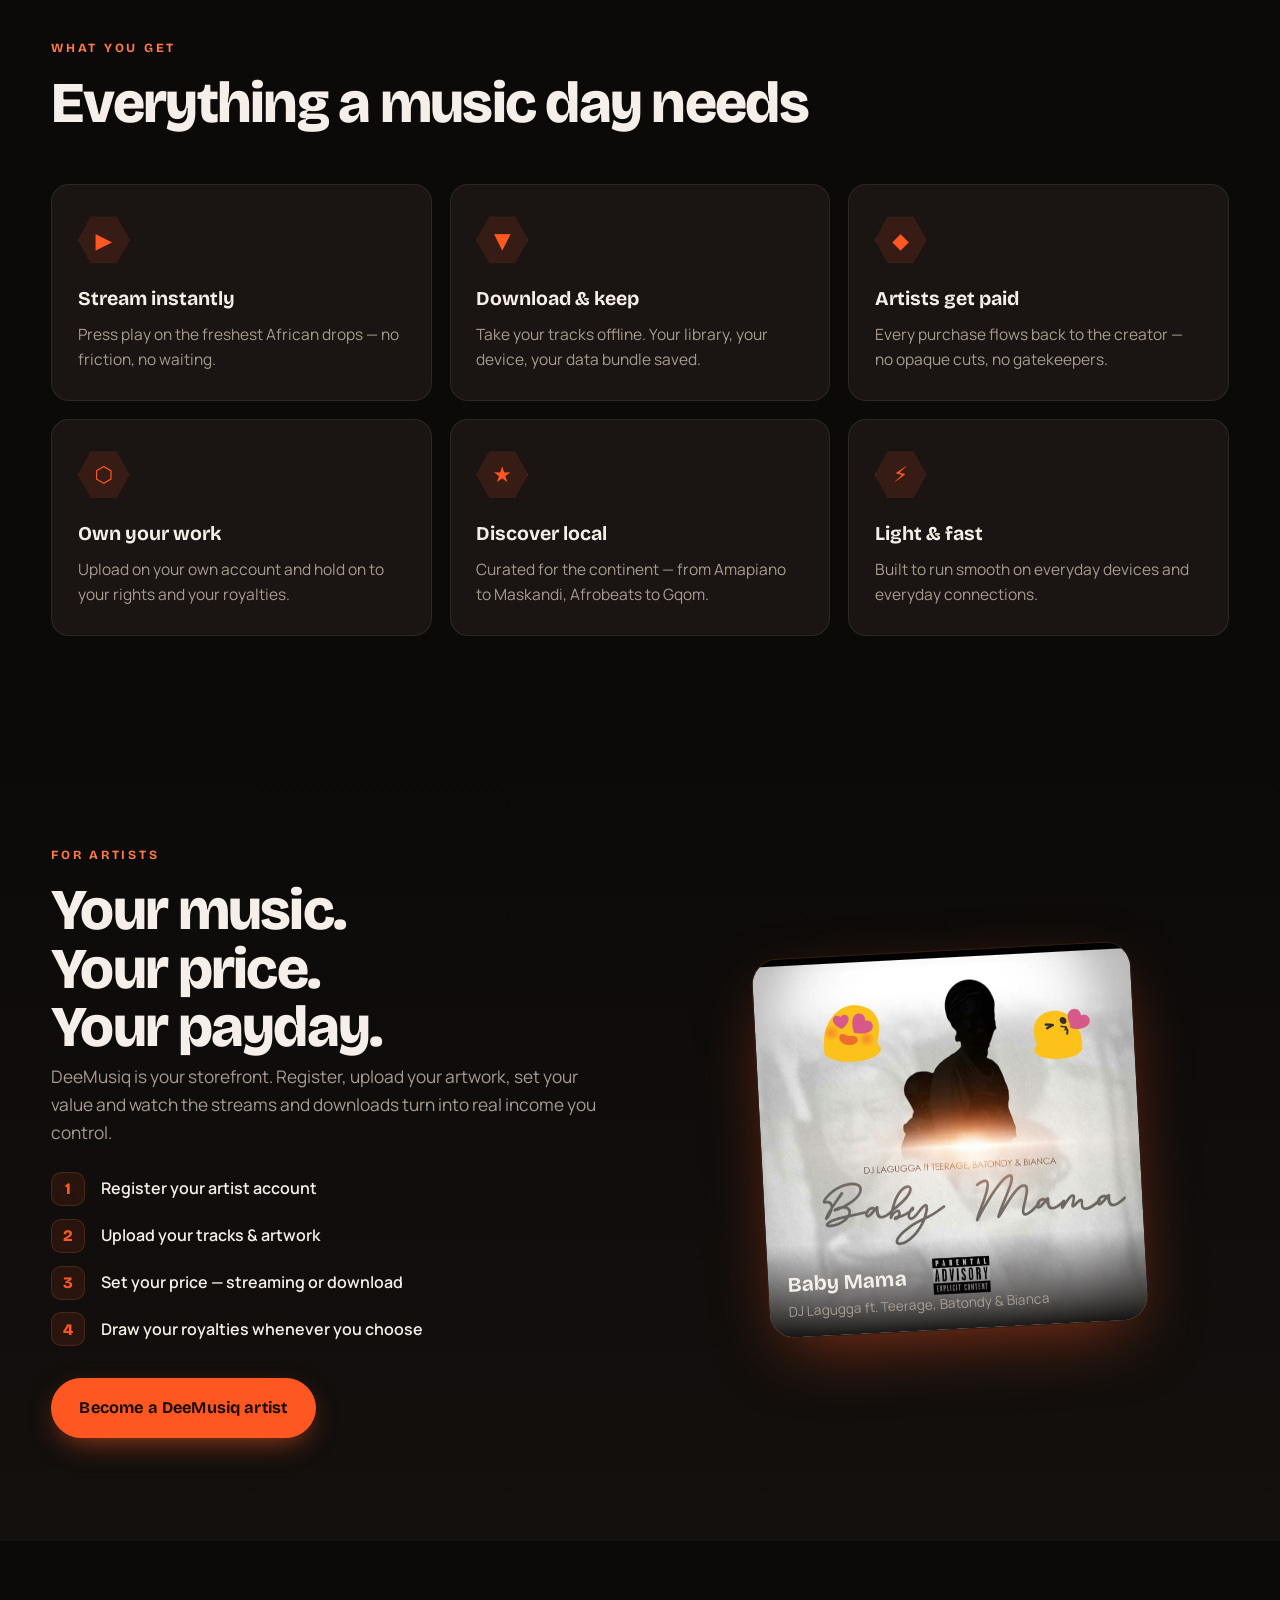
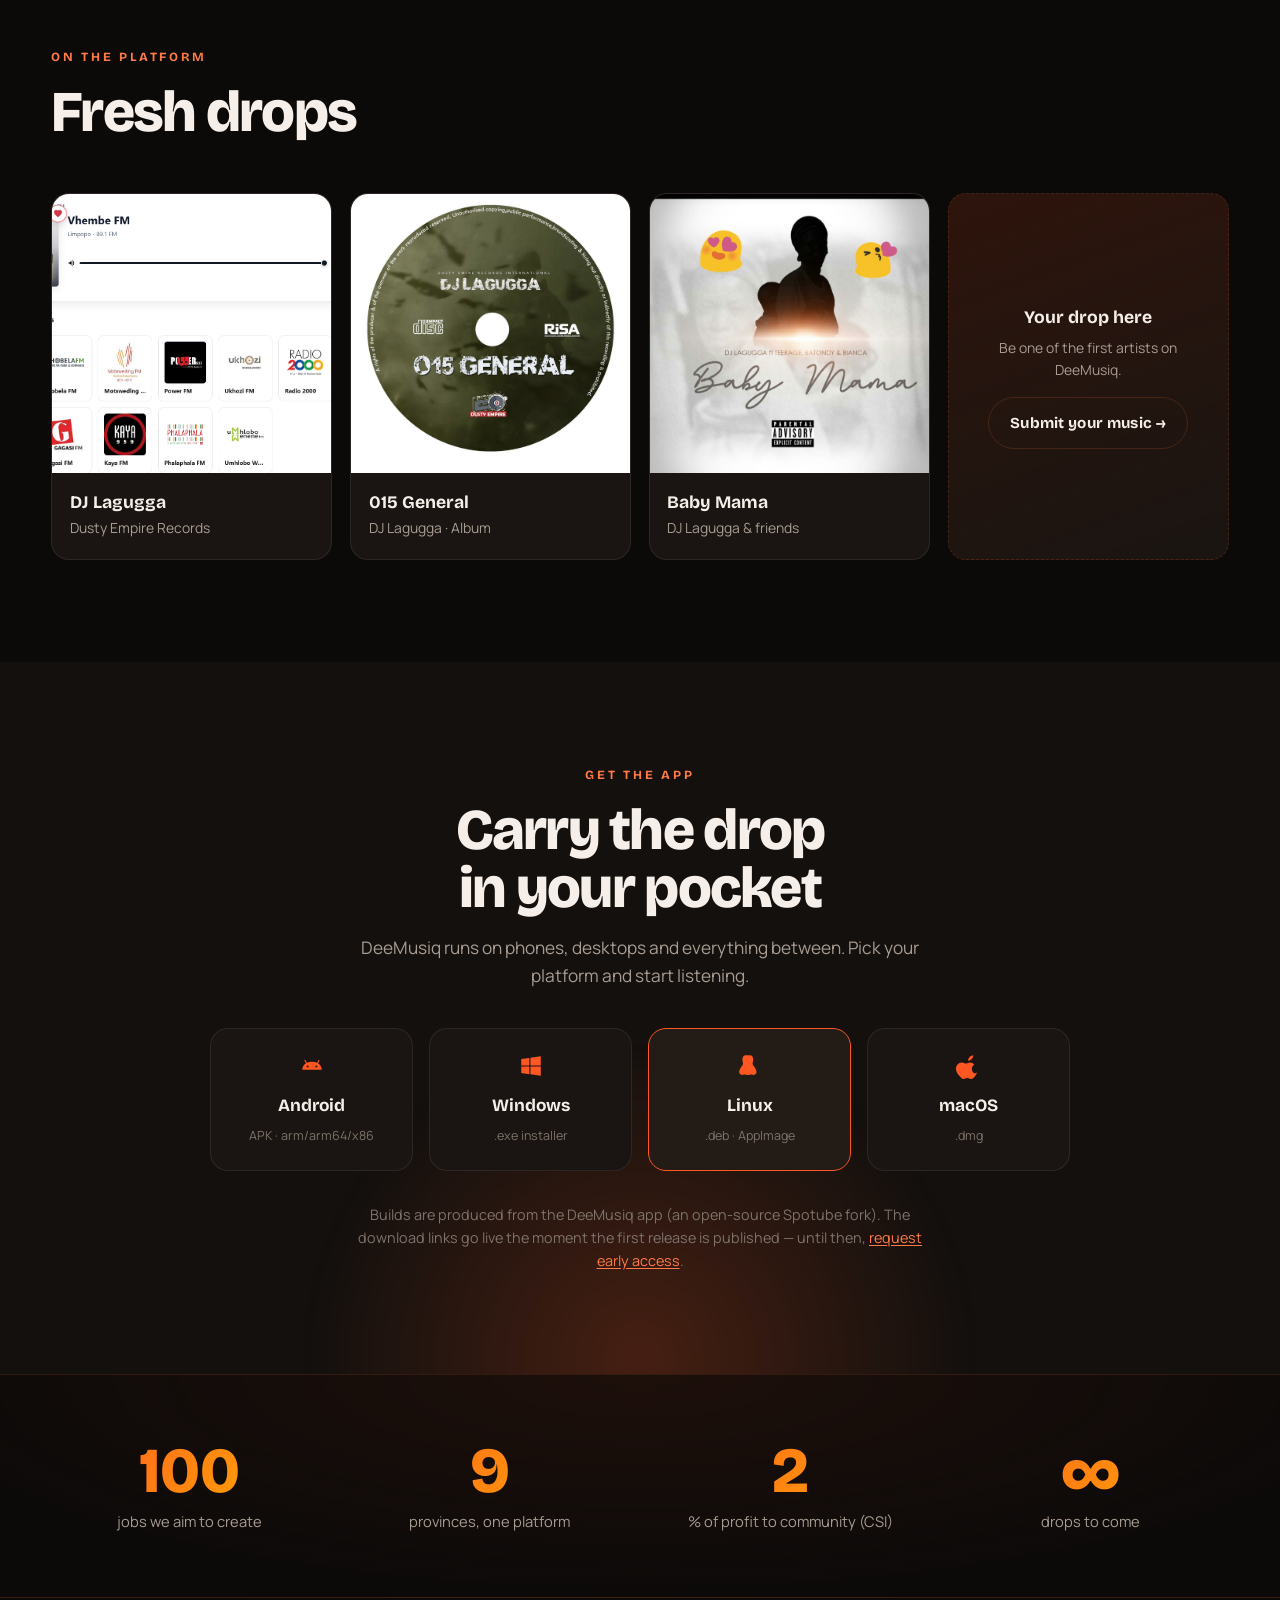
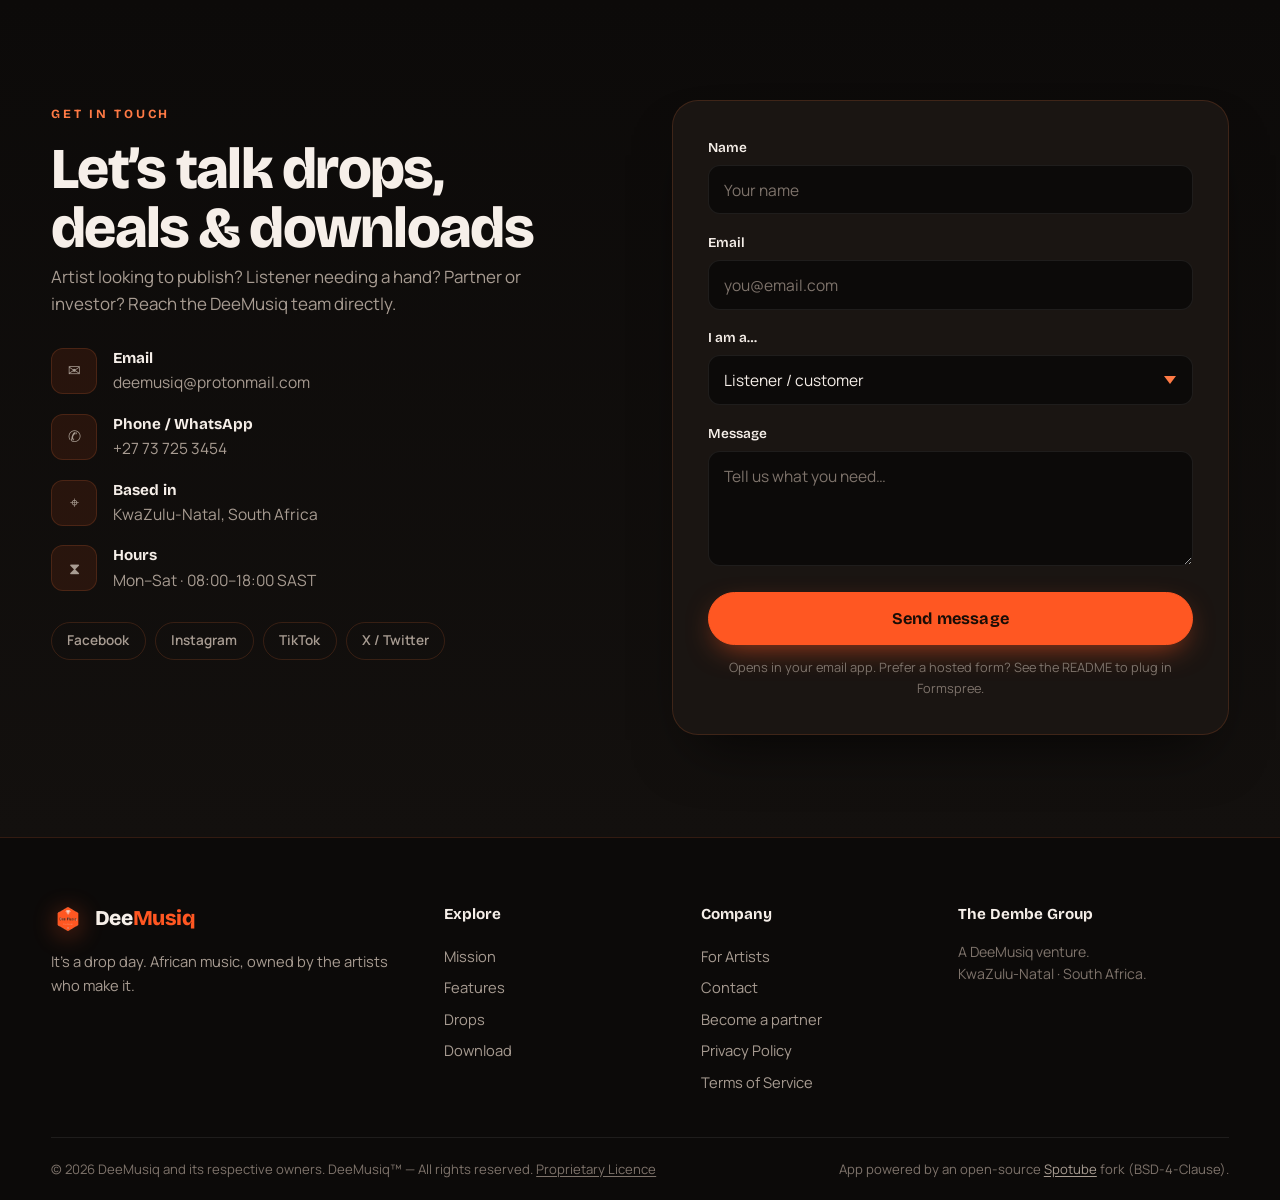
==== commit 0a24bf89: "site: live download link, privacy + terms pages; docs: go-live checklist - Android download button p" ====
--- a/deemusiq-site/index.html
+++ b/deemusiq-site/index.html
@@ -5,17 +5,30 @@
 <meta name="viewport" content="width=device-width, initial-scale=1.0" />
 <title>DeeMusiq — It's a drop day | African music, owned by artists</title>
 <meta name="description" content="DeeMusiq is Africa's home-grown music platform. Stream and download the sound of the continent while artists keep ownership and get paid fairly. It's a drop day." />
-<meta name="theme-color" content="#FF5722" />
+<meta name="theme-color" content="#0c0a09" />
+<link rel="canonical" href="https://s-b-repo.github.io/deemusiq/" />
 
 <!-- Open Graph -->
+<meta property="og:site_name" content="DeeMusiq" />
 <meta property="og:title" content="DeeMusiq — It's a drop day" />
 <meta property="og:description" content="Stream & download African music. Artists own their work and get paid fairly. Built in South Africa." />
 <meta property="og:type" content="website" />
-<meta property="og:image" content="assets/img/apple-touch-icon.png" />
+<meta property="og:url" content="https://s-b-repo.github.io/deemusiq/" />
+<meta property="og:image" content="https://s-b-repo.github.io/deemusiq/assets/img/og-image.png" />
+<meta property="og:image:width" content="1200" />
+<meta property="og:image:height" content="630" />
+<meta property="og:image:alt" content="DeeMusiq — It's a drop day" />
+
+<!-- Twitter card -->
+<meta name="twitter:card" content="summary_large_image" />
+<meta name="twitter:title" content="DeeMusiq — It's a drop day" />
+<meta name="twitter:description" content="Stream & download African music. Artists own their work and get paid fairly. Built in South Africa." />
+<meta name="twitter:image" content="https://s-b-repo.github.io/deemusiq/assets/img/og-image.png" />
 
 <link rel="icon" href="assets/img/favicon.ico" sizes="any" />
-<link rel="icon" type="image/png" href="assets/img/favicon-32.png" />
+<link rel="icon" type="image/png" sizes="32x32" href="assets/img/favicon-32.png" />
 <link rel="apple-touch-icon" href="assets/img/apple-touch-icon.png" />
+<link rel="manifest" href="site.webmanifest" />
 
 <!-- Fonts: distinctive display + clean body -->
 <link rel="preconnect" href="https://fonts.googleapis.com" />
@@ -23,6 +36,17 @@
 <link href="https://fonts.googleapis.com/css2?family=Bricolage+Grotesque:opsz,wght@12..96,600;12..96,700;12..96,800&family=Manrope:wght@400;500;600;700&display=swap" rel="stylesheet" />
 
 <link rel="stylesheet" href="css/styles.css" />
+<!--
+  Copyright (c) 2026 DeeMusiq and its respective owners. All rights reserved.
+  DeeMusiq™ — "It's a drop day."
+
+  This website, its source code, design, content, and brand assets are
+  proprietary and confidential. Unauthorised copying, reproduction, distribution,
+  modification, or commercial use is strictly prohibited and may result in civil
+  and/or criminal liability under South African and international law.
+
+  See LICENSE for full terms. Licensing enquiries: deemusiq@protonmail.com
+-->
 </head>
 <body>
 <a class="skip-link" href="#main">Skip to content</a>
@@ -31,7 +55,7 @@
 <header class="nav" id="top">
   <div class="nav__inner">
     <a class="brand" href="#top" aria-label="DeeMusiq home">
-      <img class="brand__mark" src="assets/img/logo.png" alt="" width="36" height="36" />
+      <img class="brand__mark" src="assets/img/logo.png" alt="DeeMusiq" width="36" height="36" />
       <span class="brand__name">Dee<span>Musiq</span></span>
     </a>
     <nav class="nav__links" aria-label="Primary">
@@ -92,7 +116,7 @@
       <div class="hero__art reveal" aria-hidden="true">
         <div class="hexcard">
           <div class="hexcard__ring"></div>
-          <img src="assets/img/logo.png" alt="" class="hexcard__logo" />
+          <img src="assets/img/logo.png" alt="" class="hexcard__logo" width="256" height="256" />
           <span class="hexcard__star">★</span>
         </div>
         <div class="floatchip floatchip--1">◆ Premium drops</div>
@@ -104,10 +128,8 @@
   <!-- ============ TICKER ============ -->
   <div class="ticker" aria-hidden="true">
     <div class="ticker__track">
-      <span>It&rsquo;s a drop day</span><i>⬡</i><span>#DeeMusiq</span><i>◆</i><span>Own your sound</span><i>★</i>
-      <span>Stream &amp; download</span><i>⬡</i><span>Built for African artists</span><i>◆</i><span>It&rsquo;s a drop day</span><i>★</i>
-      <span>#DeeMusiq</span><i>⬡</i><span>Own your sound</span><i>◆</i><span>Stream &amp; download</span><i>★</i>
-      <span>Built for African artists</span><i>⬡</i>
+      <span>It&rsquo;s a drop day</span><i>⬡</i><span>#DeeMusiq</span><i>◆</i><span>Own your sound</span><i>★</i><span>Stream &amp; download</span><i>⬡</i><span>Built for African artists</span><i>◆</i>
+      <span>It&rsquo;s a drop day</span><i>⬡</i><span>#DeeMusiq</span><i>◆</i><span>Own your sound</span><i>★</i><span>Stream &amp; download</span><i>⬡</i><span>Built for African artists</span><i>◆</i>
     </div>
   </div>
 
@@ -290,7 +312,7 @@
         <ul class="contact__list">
           <li>
             <span class="contact__ic">✉</span>
-            <div><b>Email</b><a href="mailto:getdeemusiq@gmail.com">getdeemusiq@gmail.com</a></div>
+            <div><b>Email</b><a href="mailto:deemusiq@protonmail.com">deemusiq@protonmail.com</a></div>
           </li>
           <li>
             <span class="contact__ic">✆</span>
@@ -348,7 +370,7 @@
   <div class="wrap footer__grid">
     <div class="footer__brand">
       <a class="brand" href="#top">
-        <img class="brand__mark" src="assets/img/logo.png" alt="" width="34" height="34" />
+        <img class="brand__mark" src="assets/img/logo.png" alt="DeeMusiq" width="34" height="34" />
         <span class="brand__name">Dee<span>Musiq</span></span>
       </a>
       <p>It&rsquo;s a drop day. African music, owned by the artists who make it.</p>
@@ -365,6 +387,8 @@
       <a href="#artists">For Artists</a>
       <a href="#contact">Contact</a>
       <a href="#contact">Become a partner</a>
+      <a href="privacy.html">Privacy Policy</a>
+      <a href="terms.html">Terms of Service</a>
     </nav>
     <div class="footer__col">
       <h4>The Dembe Group</h4>
@@ -372,7 +396,7 @@
     </div>
   </div>
   <div class="footer__bar">
-    <span>© <span id="yr">2026</span> DeeMusiq · The Dembe Group. All rights reserved.</span>
+    <span>© <span id="yr">2026</span> DeeMusiq and its respective owners. DeeMusiq™ — All rights reserved. <a href="LICENSE" class="footer__license">Proprietary Licence</a></span>
     <span class="footer__attr">App powered by an open-source <a href="https://github.com/KRTirtho/spotube" rel="noopener">Spotube</a> fork (BSD-4-Clause).</span>
   </div>
 </footer>
--- a/deemusiq-site/css/styles.css
+++ b/deemusiq-site/css/styles.css
@@ -120,7 +120,7 @@
   font-size:clamp(3.4rem,9vw,6.6rem);margin:1.3rem 0 1.3rem}
 .hero__title .hl{color:var(--orange);
   background:linear-gradient(120deg,var(--orange),var(--gold));-webkit-background-clip:text;background-clip:text;-webkit-text-fill-color:transparent;
-  position:relative;text-shadow:0 0 60px rgba(255,87,34,.35)}
+  position:relative;filter:drop-shadow(0 0 40px rgba(255,87,34,.45))}
 .hero__lead{font-size:clamp(1.05rem,1.5vw,1.25rem);color:var(--muted);max-width:30em}
 .hero__lead strong{color:var(--cream);font-weight:700}
 .hero__cta{display:flex;flex-wrap:wrap;gap:.9rem;margin:1.9rem 0 1.7rem}
@@ -236,6 +236,7 @@
   transition:transform .3s,border-color .3s,background .3s;color:var(--cream)}
 .dl svg{color:var(--orange);margin-bottom:.5rem}
 .dl:hover{transform:translateY(-6px);border-color:var(--orange);background:var(--surface-2)}
+.dl--active{border-color:var(--orange);background:var(--surface-2)}
 .dl__k{font-family:var(--display);font-weight:700;font-size:1.08rem}
 .dl__s{font-size:.78rem;color:var(--muted-2)}
 .download__note{margin-top:2rem;font-size:.9rem;color:var(--muted-2);max-width:40em}
@@ -288,6 +289,8 @@
   justify-content:space-between;width:min(var(--maxw),92vw);margin-inline:auto;color:var(--muted-2);font-size:.82rem}
 .footer__attr a{color:var(--muted);text-decoration:underline;text-underline-offset:2px}
 .footer__attr a:hover{color:var(--orange-2)}
+.footer__license{color:var(--muted-2);text-decoration:underline;text-underline-offset:2px;white-space:nowrap}
+.footer__license:hover{color:var(--orange-2)}
 
 /* ============ Reveal animation ============ */
 .reveal{opacity:0;transform:translateY(24px);transition:opacity .7s cubic-bezier(.2,.8,.2,1),transform .7s cubic-bezier(.2,.8,.2,1)}
@@ -322,3 +325,24 @@
   .hero__meta{gap:1.1rem}
   .drop{transform:none}
 }
+
+/* ============ LEGAL pages (privacy.html / terms.html) ============ */
+.legal__wrap{max-width:760px}
+.legal__meta{color:var(--muted-2);font-size:.9rem;margin:.9rem 0 2.4rem}
+.legal h2{font-family:var(--display);font-weight:700;font-size:1.35rem;margin:2.3rem 0 .7rem}
+.legal p,.legal li{color:var(--muted);font-size:.99rem;margin-bottom:.85rem}
+.legal ul{list-style:disc;padding-left:1.35rem;margin-bottom:.85rem}
+.legal li{margin-bottom:.45rem}
+.legal a{color:var(--orange-2);text-decoration:underline;text-underline-offset:2px}
+.legal a:hover{color:var(--orange)}
+.legal strong{color:var(--cream)}
+
+/* ---------- Gradient-text fallback: never render headlines invisible ----------
+   Browsers without background-clip:text would show transparent text otherwise. */
+@supports not ((-webkit-background-clip:text) or (background-clip:text)){
+  .hero__title .hl,.stat b{
+    background:none;
+    -webkit-text-fill-color:currentColor;
+    color:var(--orange);
+  }
+}
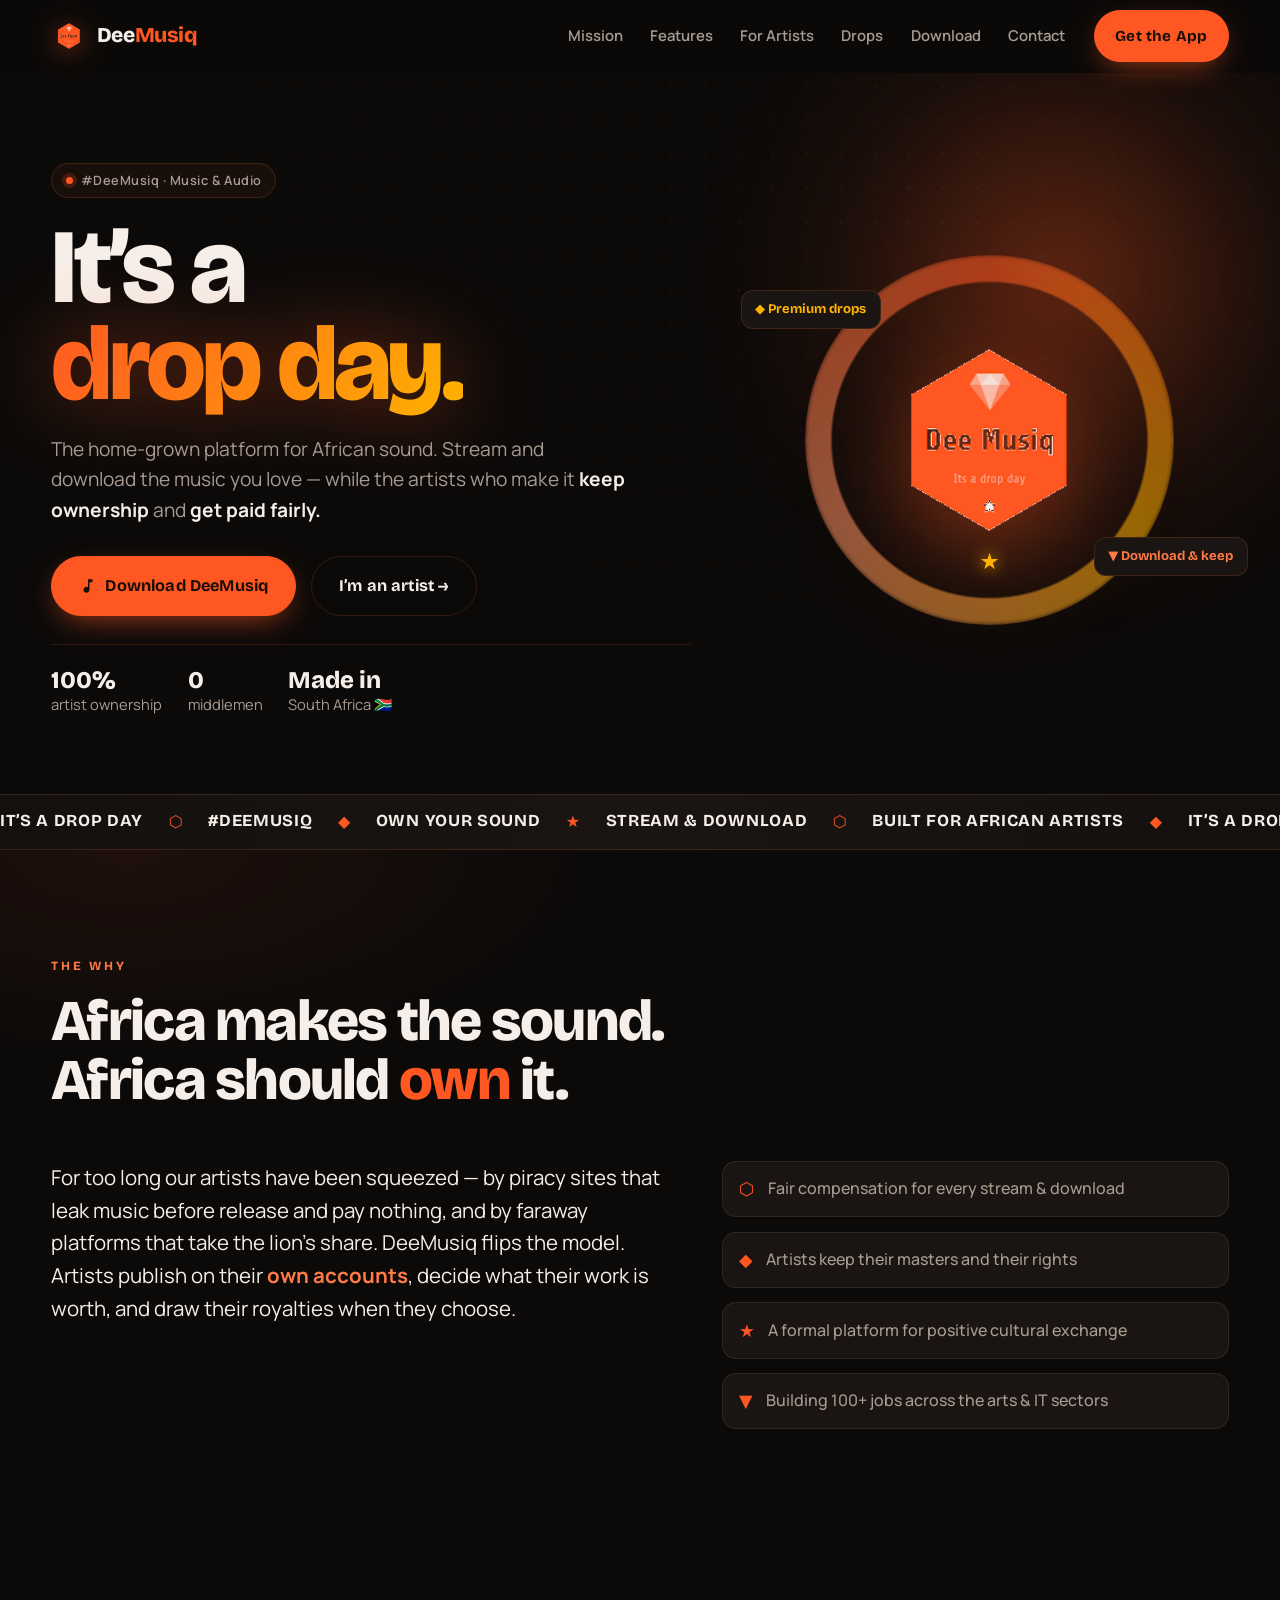
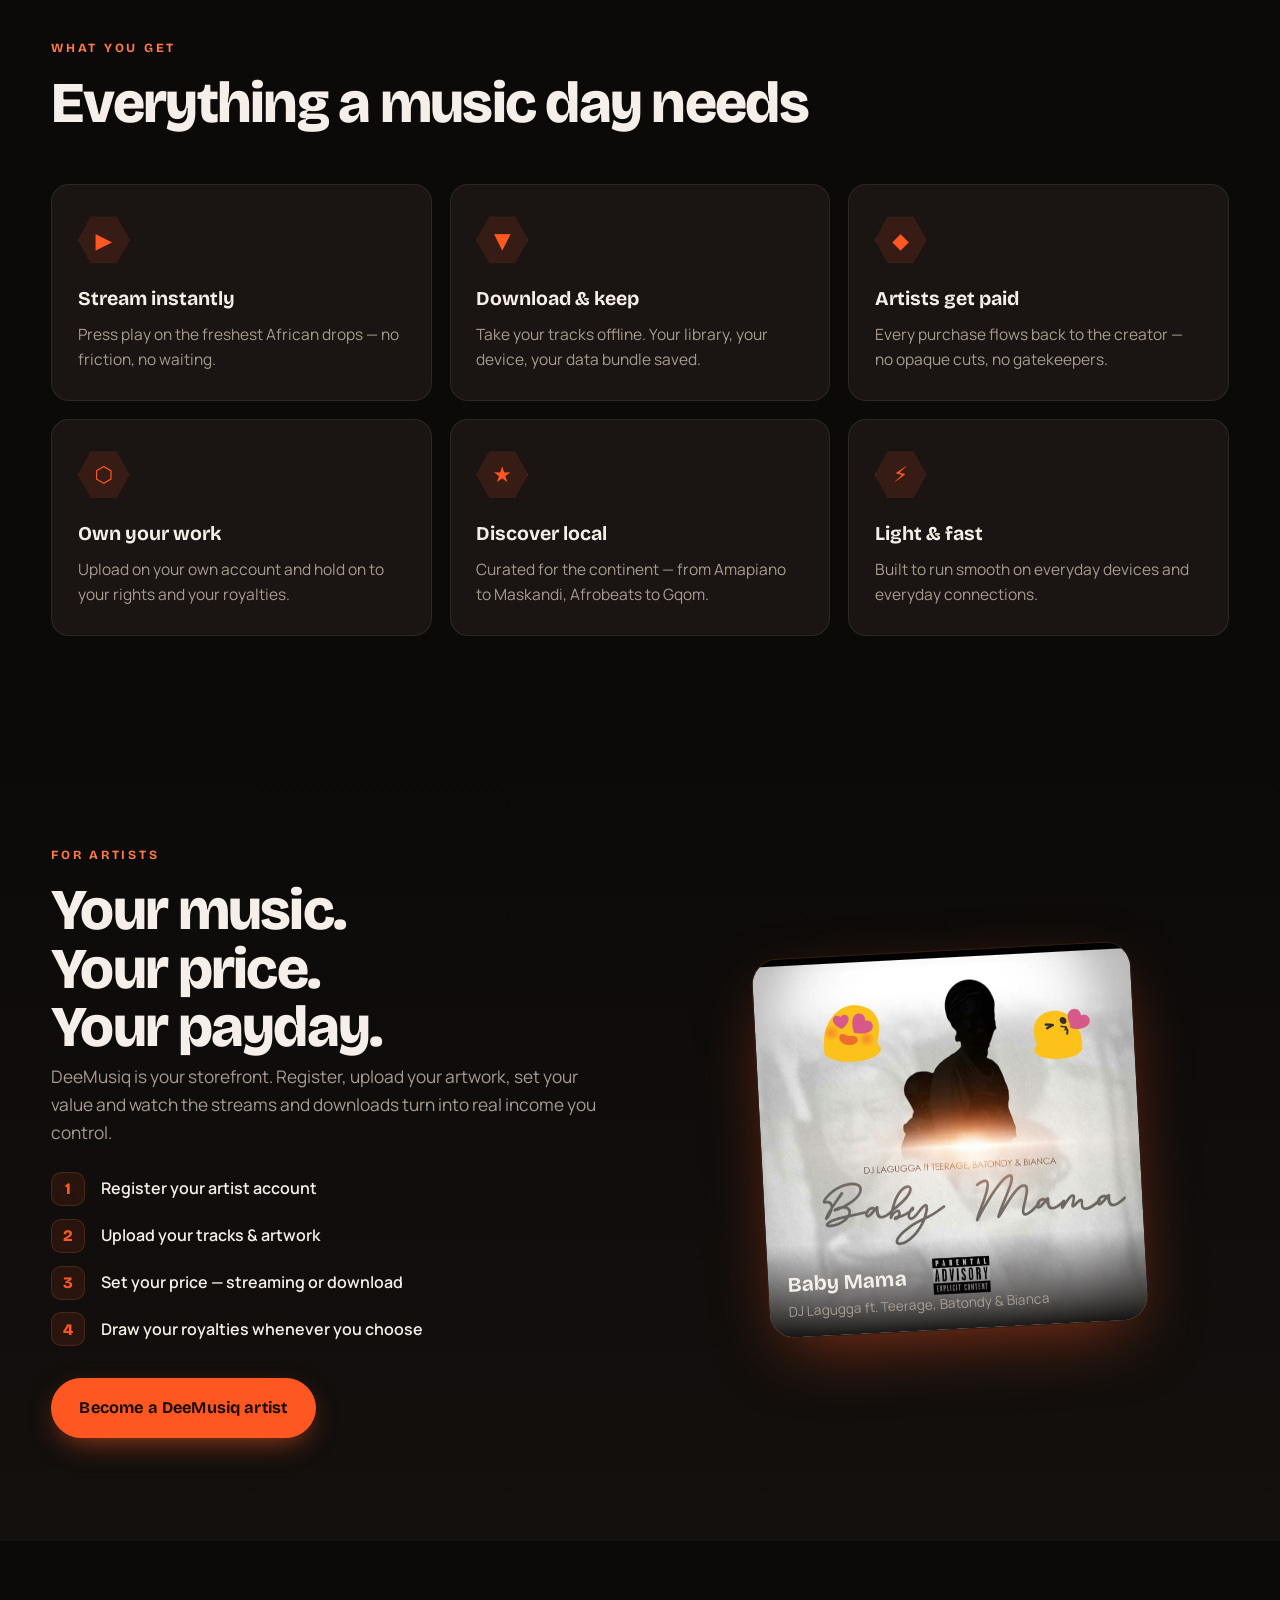
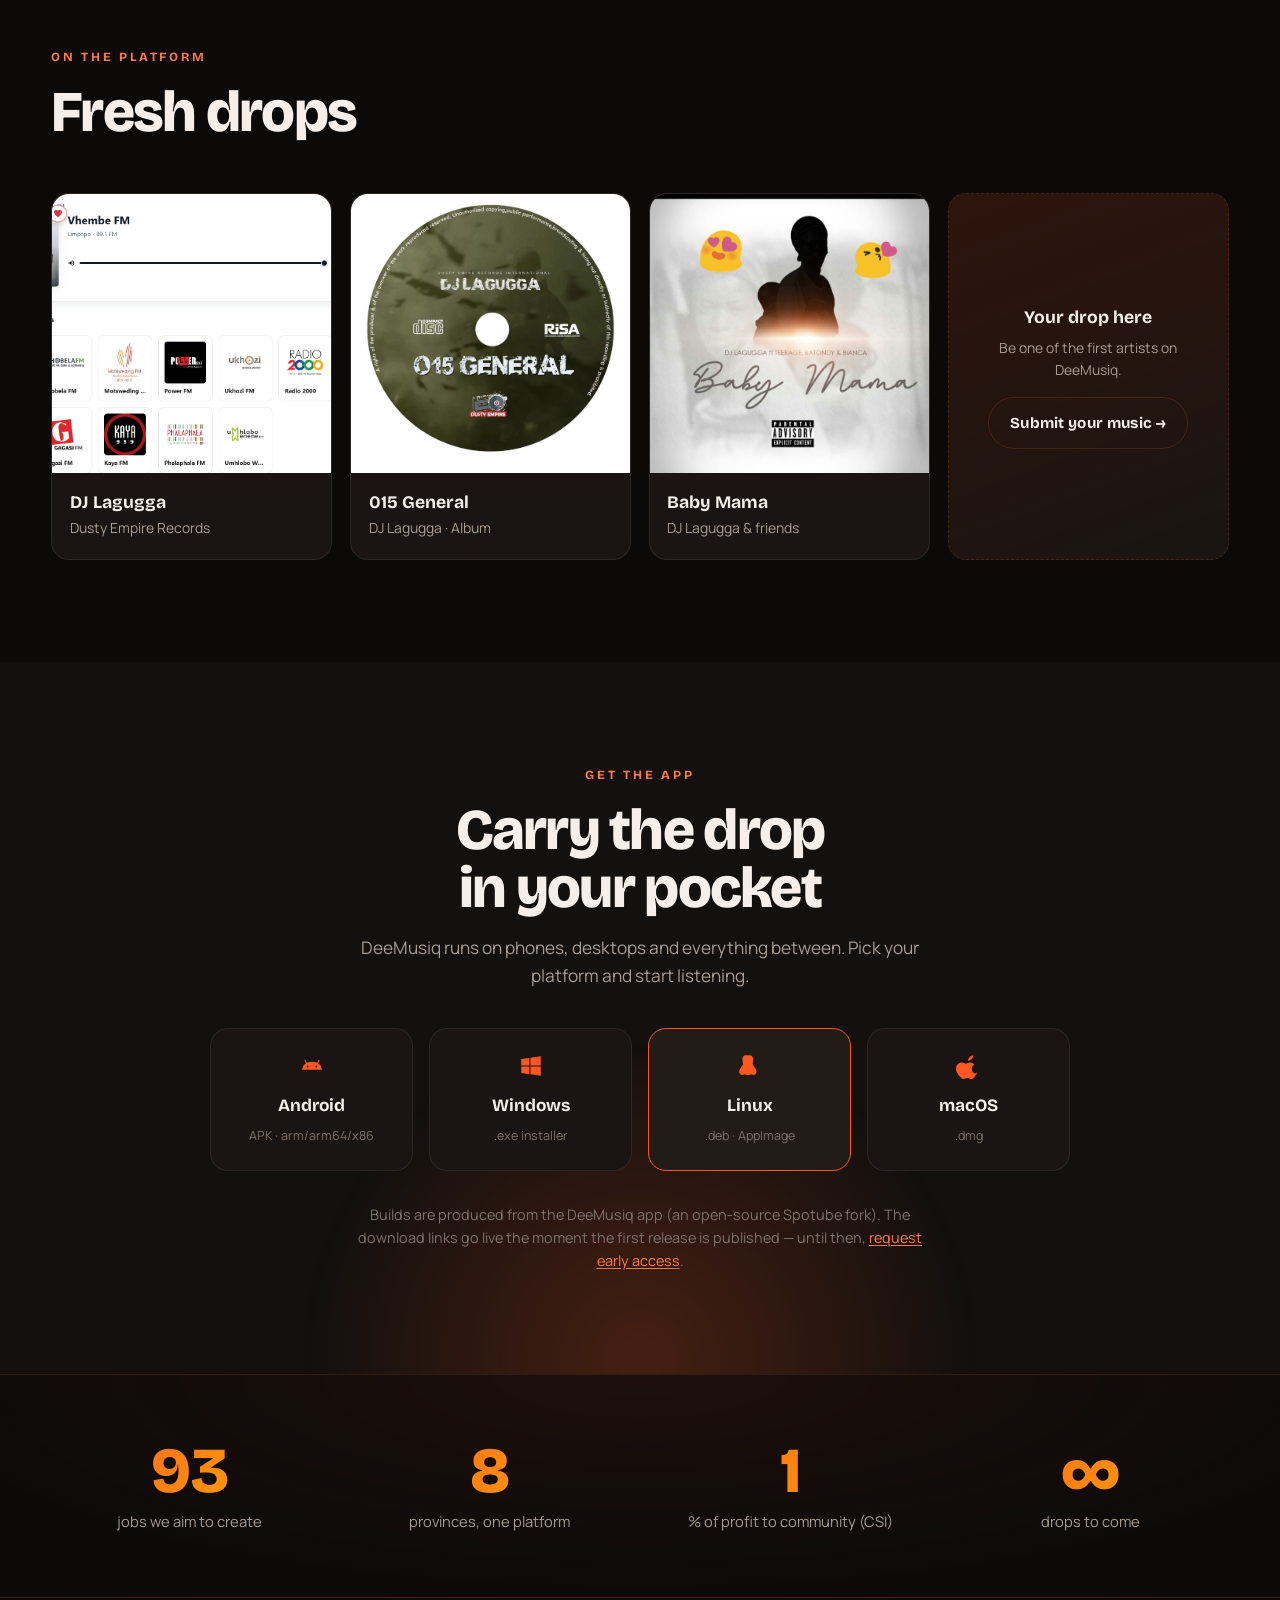
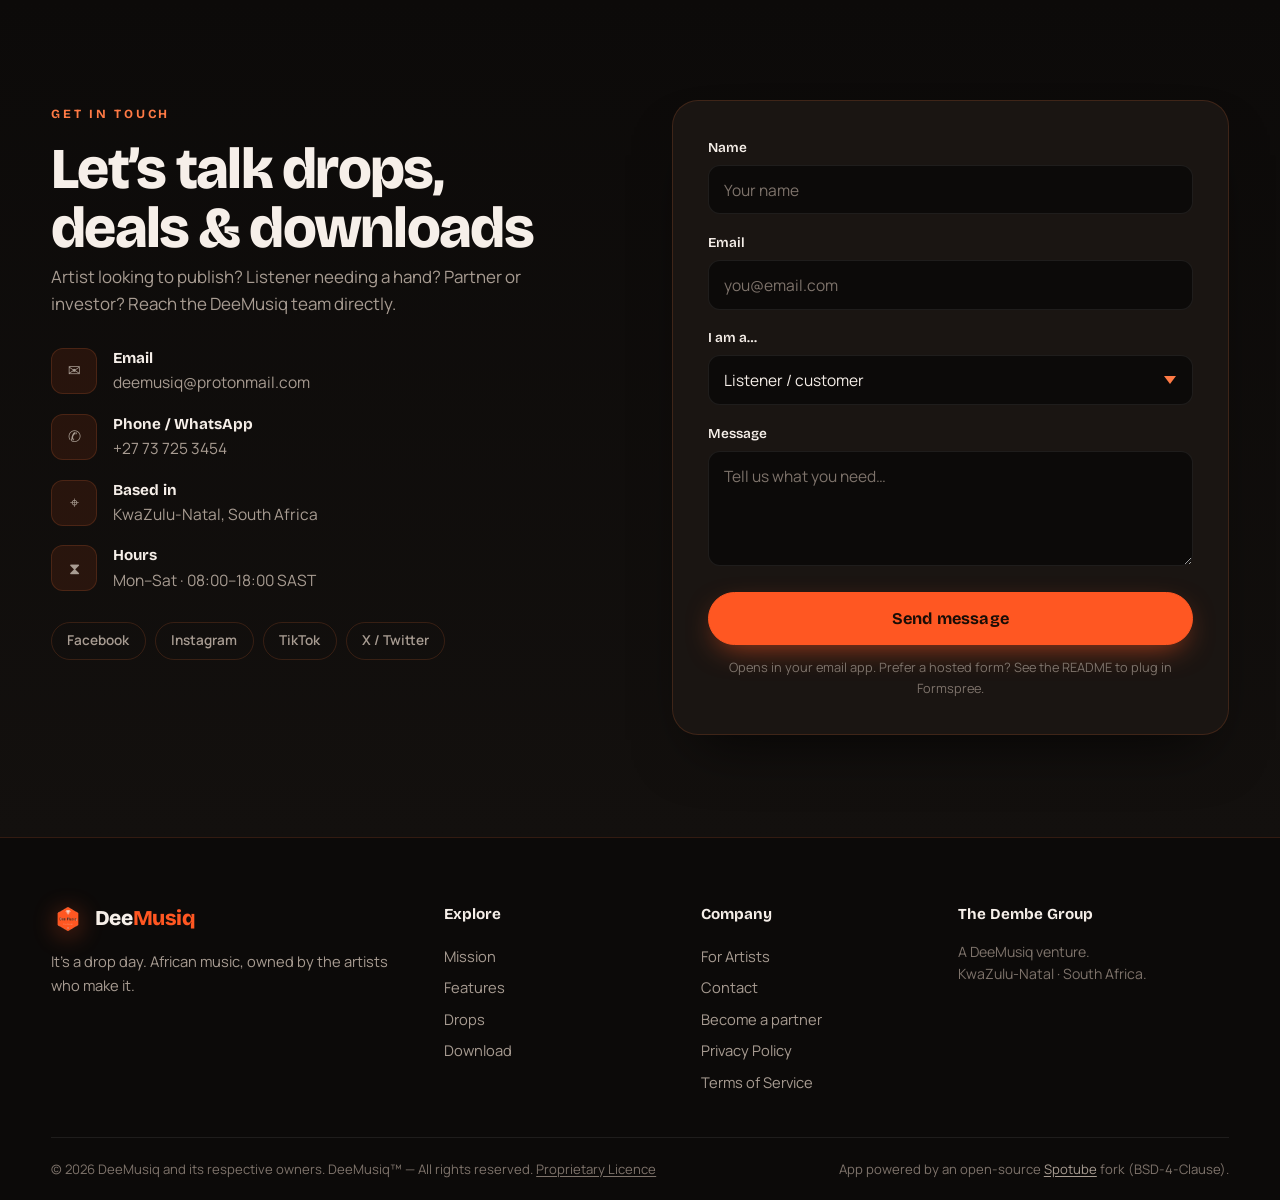
==== commit 2e51da1f: "Repoint public URLs to deemusiq/deemusiq + add Pages deploy workflow The public brand home is github" ====
--- a/deemusiq-site/index.html
+++ b/deemusiq-site/index.html
@@ -6,15 +6,15 @@
 <title>DeeMusiq — It's a drop day | African music, owned by artists</title>
 <meta name="description" content="DeeMusiq is Africa's home-grown music platform. Stream and download the sound of the continent while artists keep ownership and get paid fairly. It's a drop day." />
 <meta name="theme-color" content="#0c0a09" />
-<link rel="canonical" href="https://s-b-repo.github.io/deemusiq/" />
+<link rel="canonical" href="https://deemusiq.github.io/deemusiq/" />
 
 <!-- Open Graph -->
 <meta property="og:site_name" content="DeeMusiq" />
 <meta property="og:title" content="DeeMusiq — It's a drop day" />
 <meta property="og:description" content="Stream & download African music. Artists own their work and get paid fairly. Built in South Africa." />
 <meta property="og:type" content="website" />
-<meta property="og:url" content="https://s-b-repo.github.io/deemusiq/" />
-<meta property="og:image" content="https://s-b-repo.github.io/deemusiq/assets/img/og-image.png" />
+<meta property="og:url" content="https://deemusiq.github.io/deemusiq/" />
+<meta property="og:image" content="https://deemusiq.github.io/deemusiq/assets/img/og-image.png" />
 <meta property="og:image:width" content="1200" />
 <meta property="og:image:height" content="630" />
 <meta property="og:image:alt" content="DeeMusiq — It's a drop day" />
@@ -23,7 +23,7 @@
 <meta name="twitter:card" content="summary_large_image" />
 <meta name="twitter:title" content="DeeMusiq — It's a drop day" />
 <meta name="twitter:description" content="Stream & download African music. Artists own their work and get paid fairly. Built in South Africa." />
-<meta name="twitter:image" content="https://s-b-repo.github.io/deemusiq/assets/img/og-image.png" />
+<meta name="twitter:image" content="https://deemusiq.github.io/deemusiq/assets/img/og-image.png" />
 
 <link rel="icon" href="assets/img/favicon.ico" sizes="any" />
 <link rel="icon" type="image/png" sizes="32x32" href="assets/img/favicon-32.png" />
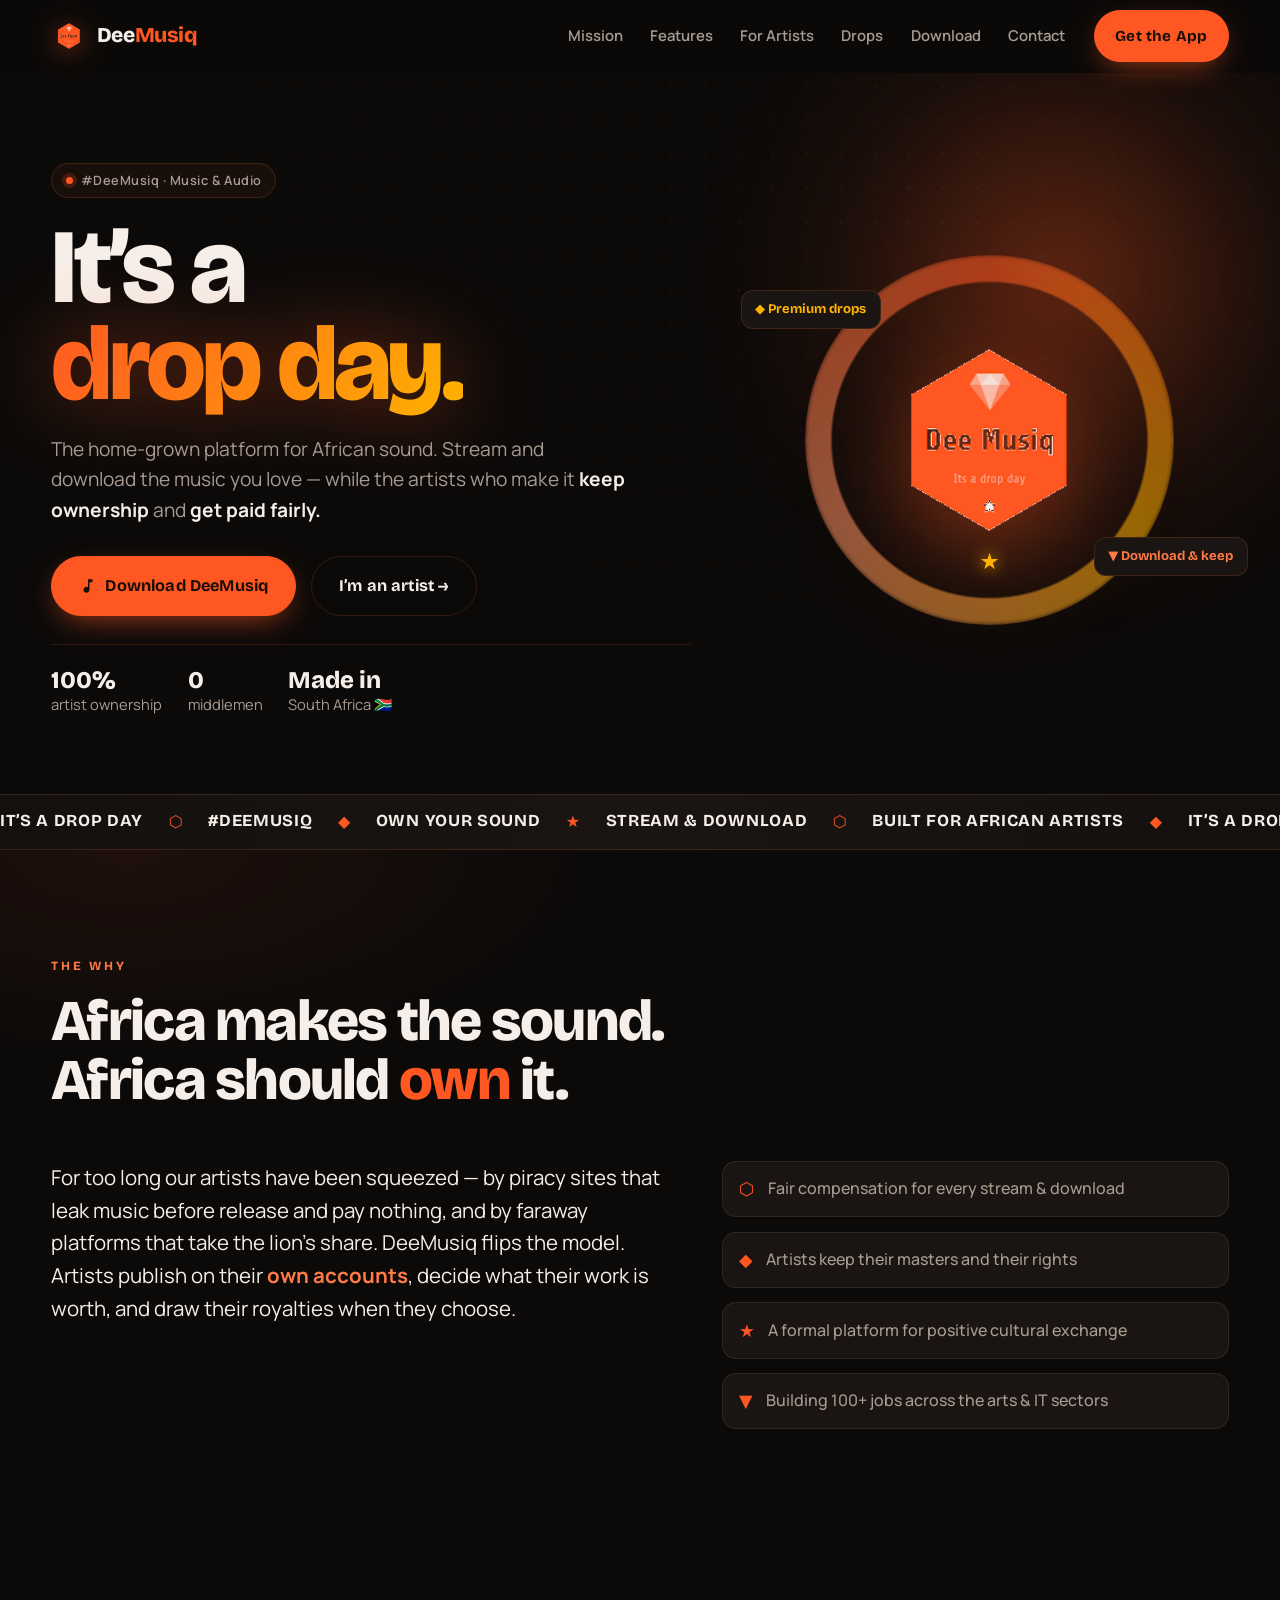
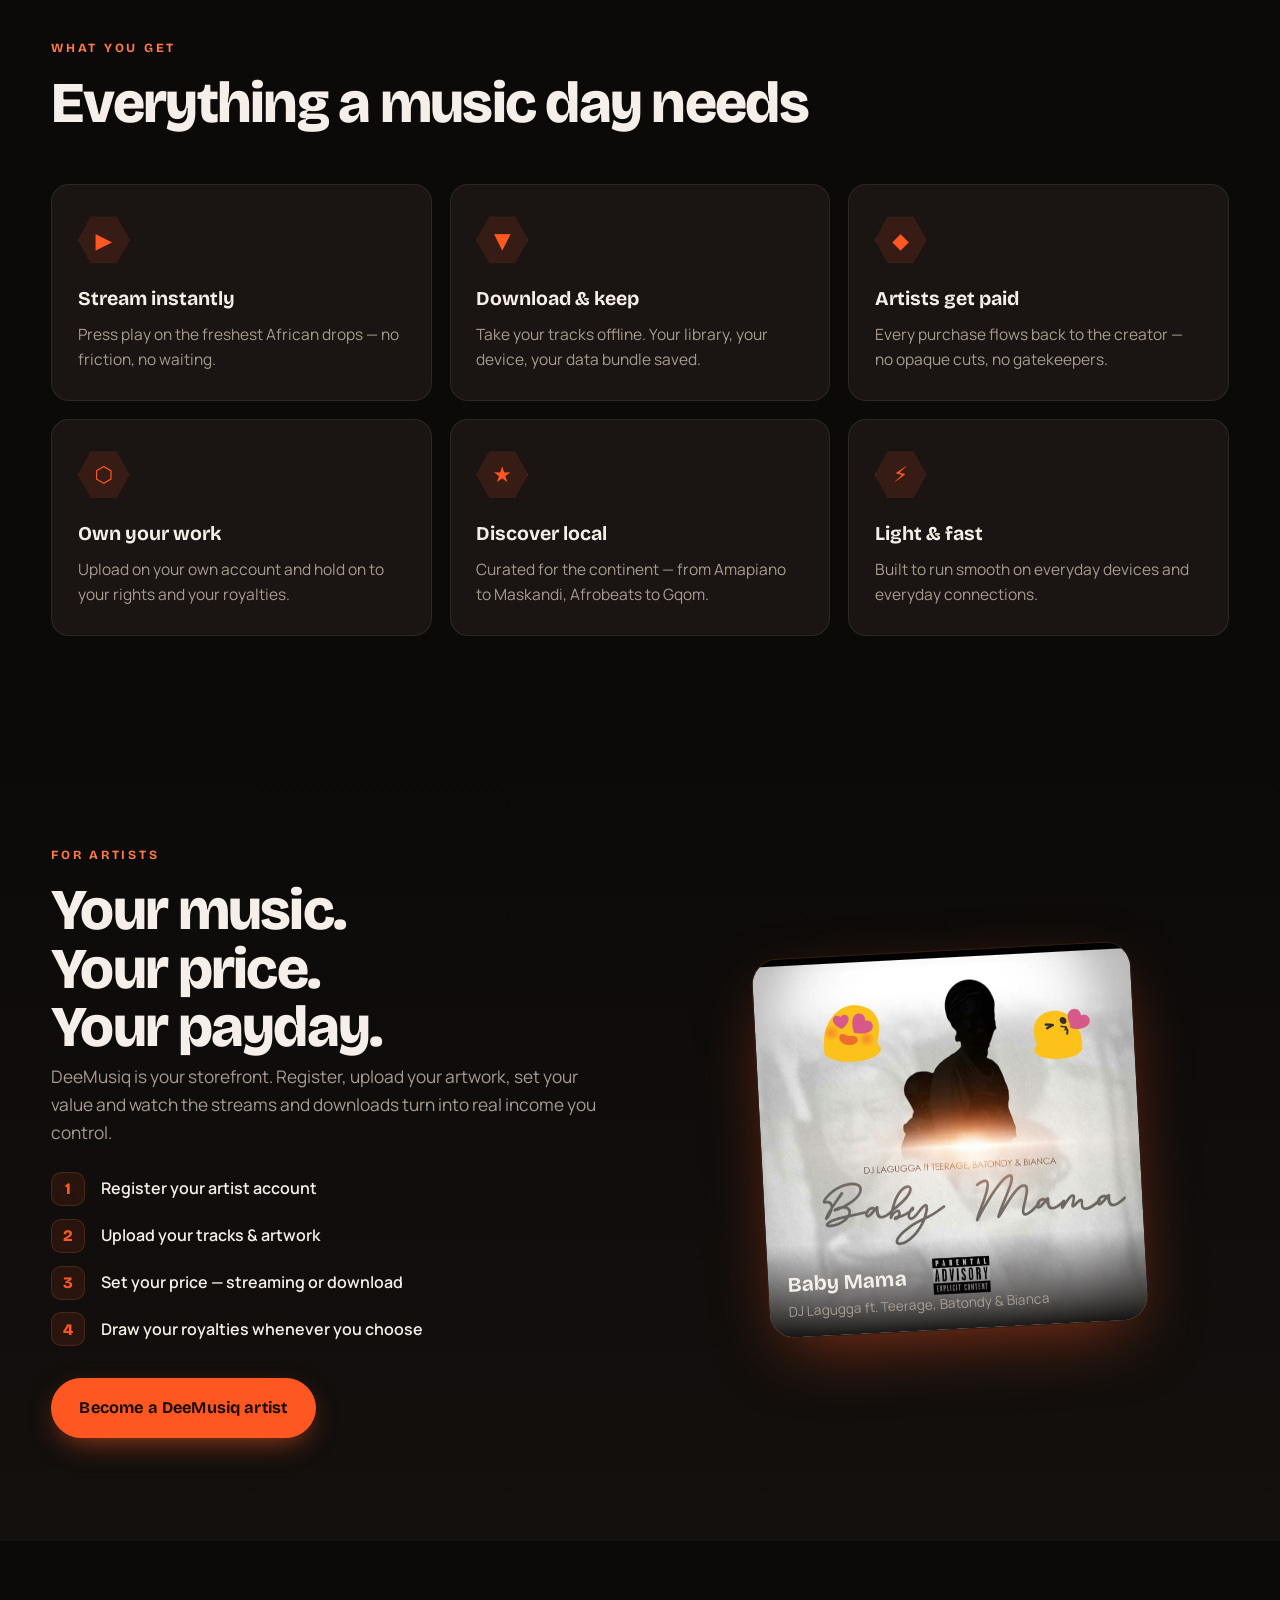
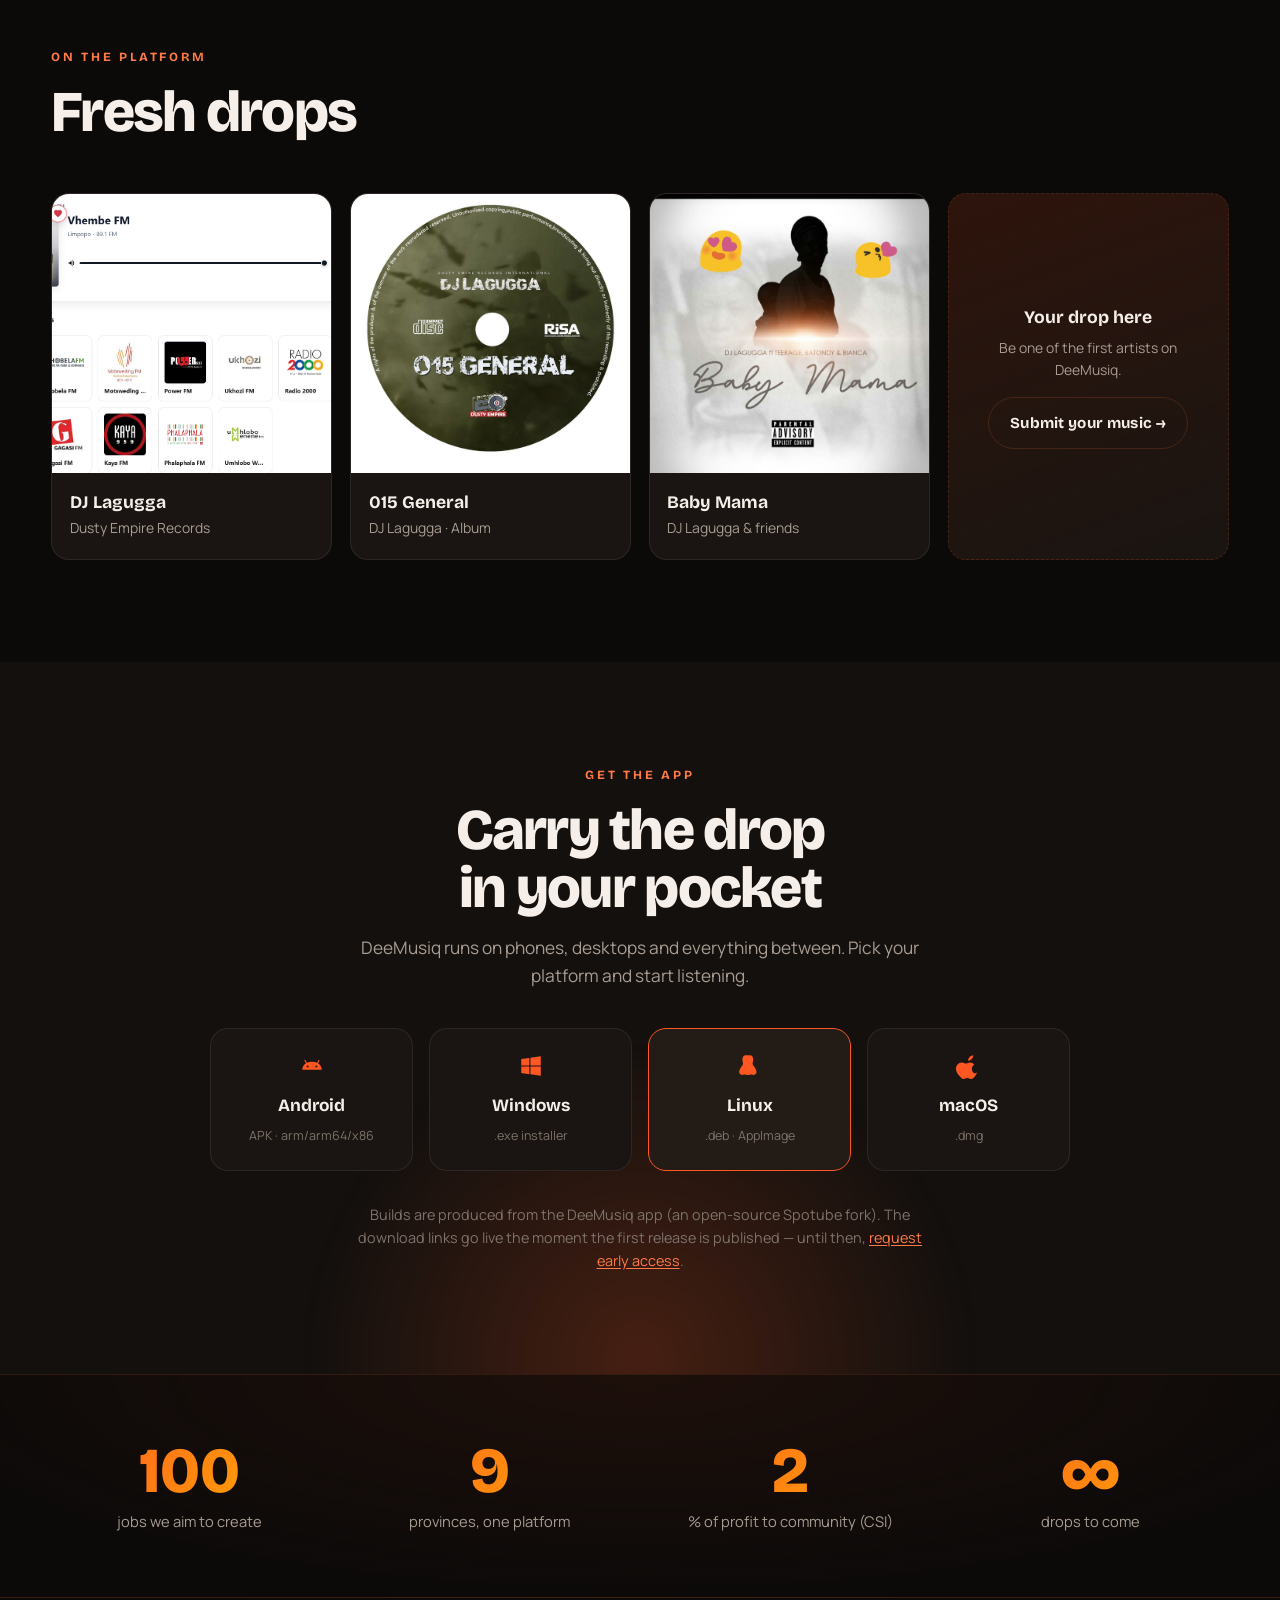
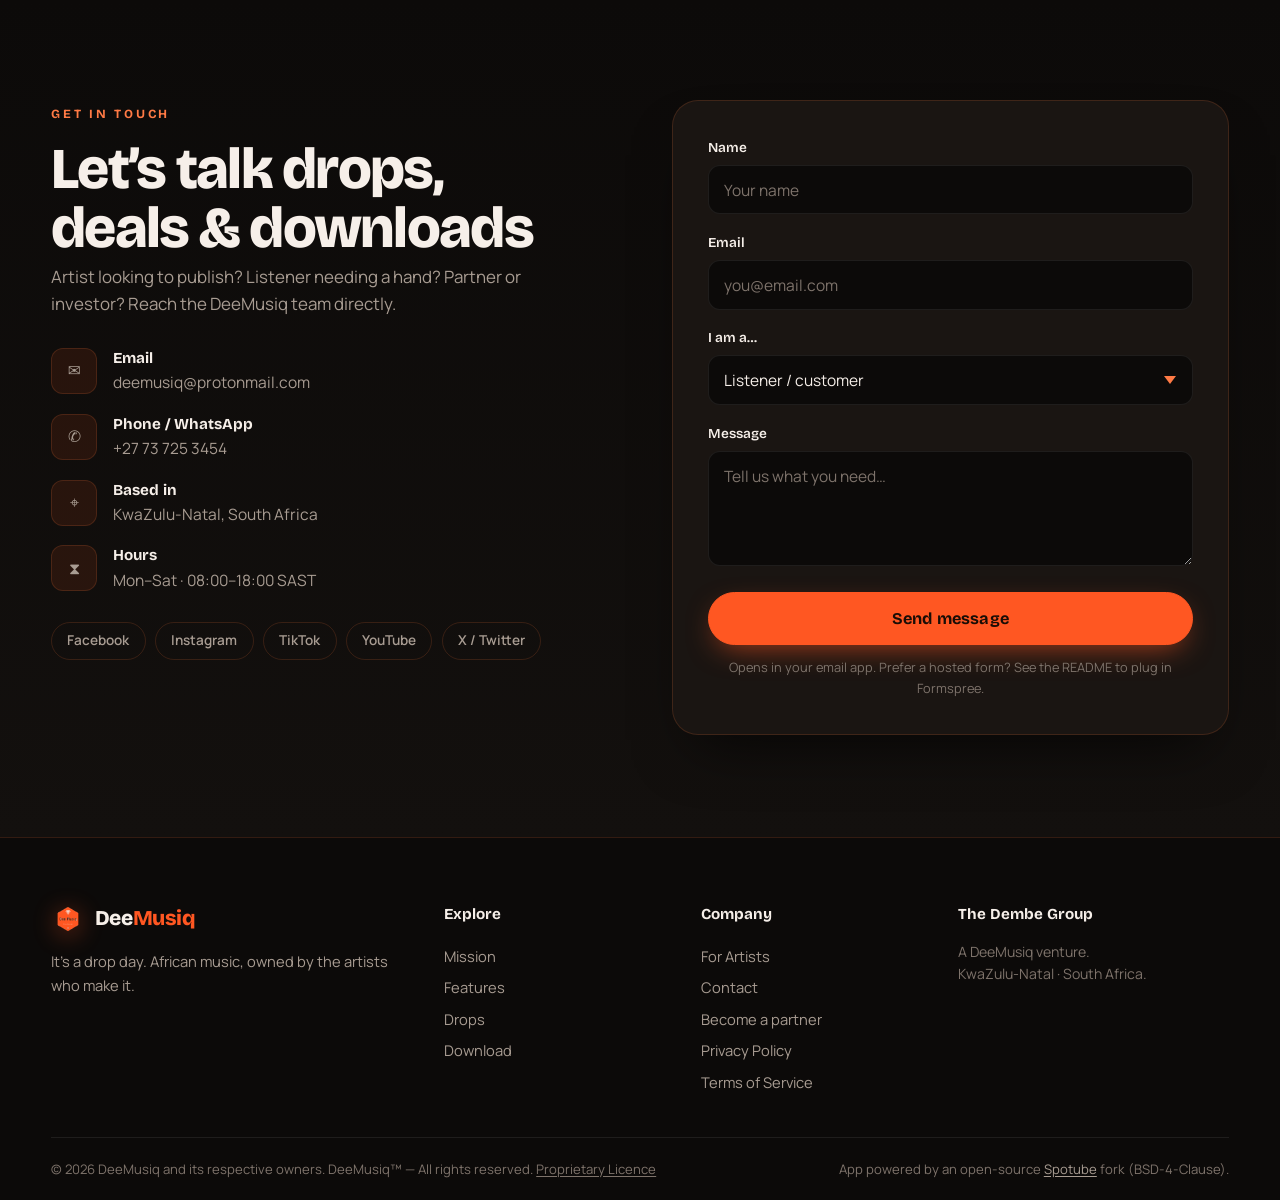
==== commit 916260fb: "site: update social links with live TikTok, Instagram, YouTube URLs" ====
--- a/deemusiq-site/index.html
+++ b/deemusiq-site/index.html
@@ -330,8 +330,9 @@
 
         <div class="contact__socials">
           <a href="#" aria-label="Facebook">Facebook</a>
-          <a href="#" aria-label="Instagram">Instagram</a>
-          <a href="#" aria-label="TikTok">TikTok</a>
+          <a href="https://www.instagram.com/reel/DaBinL_kmod/?igsh=MWFjYW40MDRhM2Y3eA==" aria-label="Instagram" target="_blank" rel="noopener">Instagram</a>
+          <a href="https://www.tiktok.com/@deemusic19?_r=1&_t=ZS-97QKS3DJeuC" aria-label="TikTok" target="_blank" rel="noopener">TikTok</a>
+          <a href="https://www.youtube.com/@deemusiq6639" aria-label="YouTube" target="_blank" rel="noopener">YouTube</a>
           <a href="#" aria-label="X">X / Twitter</a>
         </div>
       </div>
